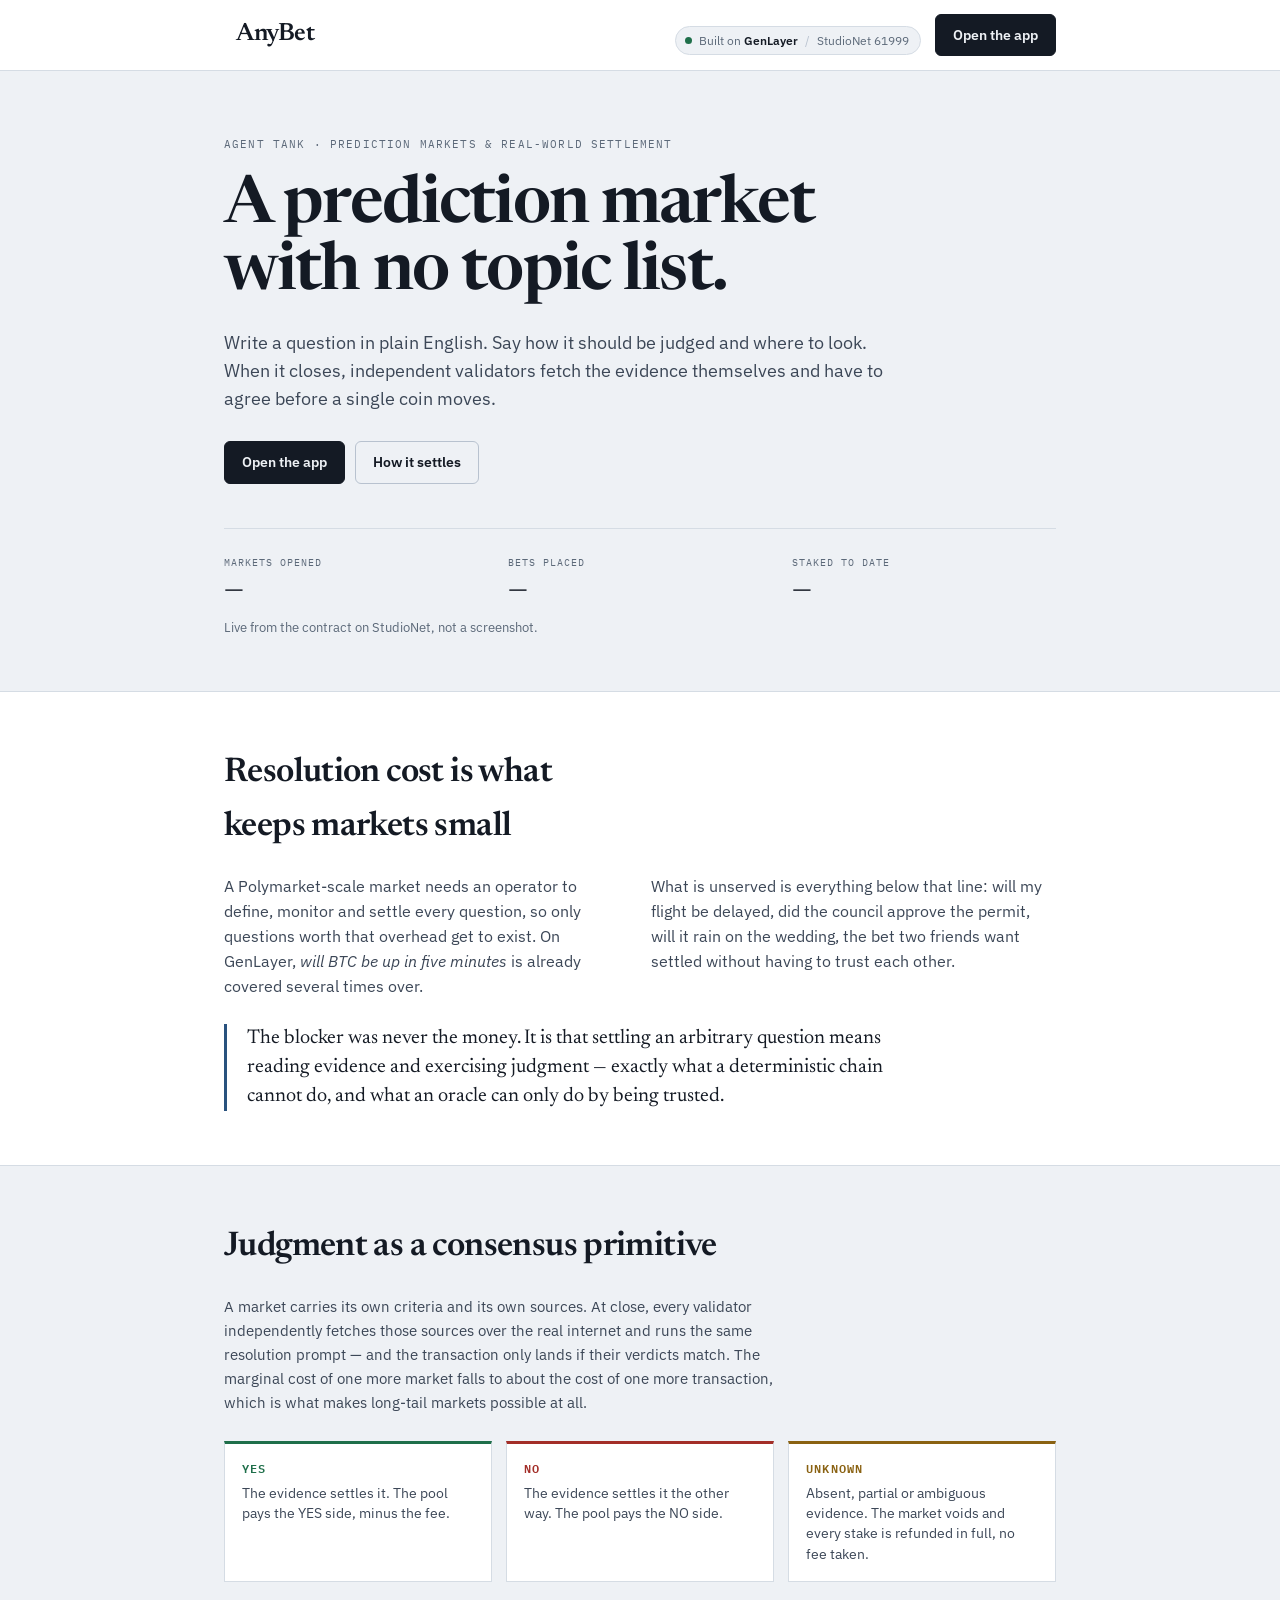
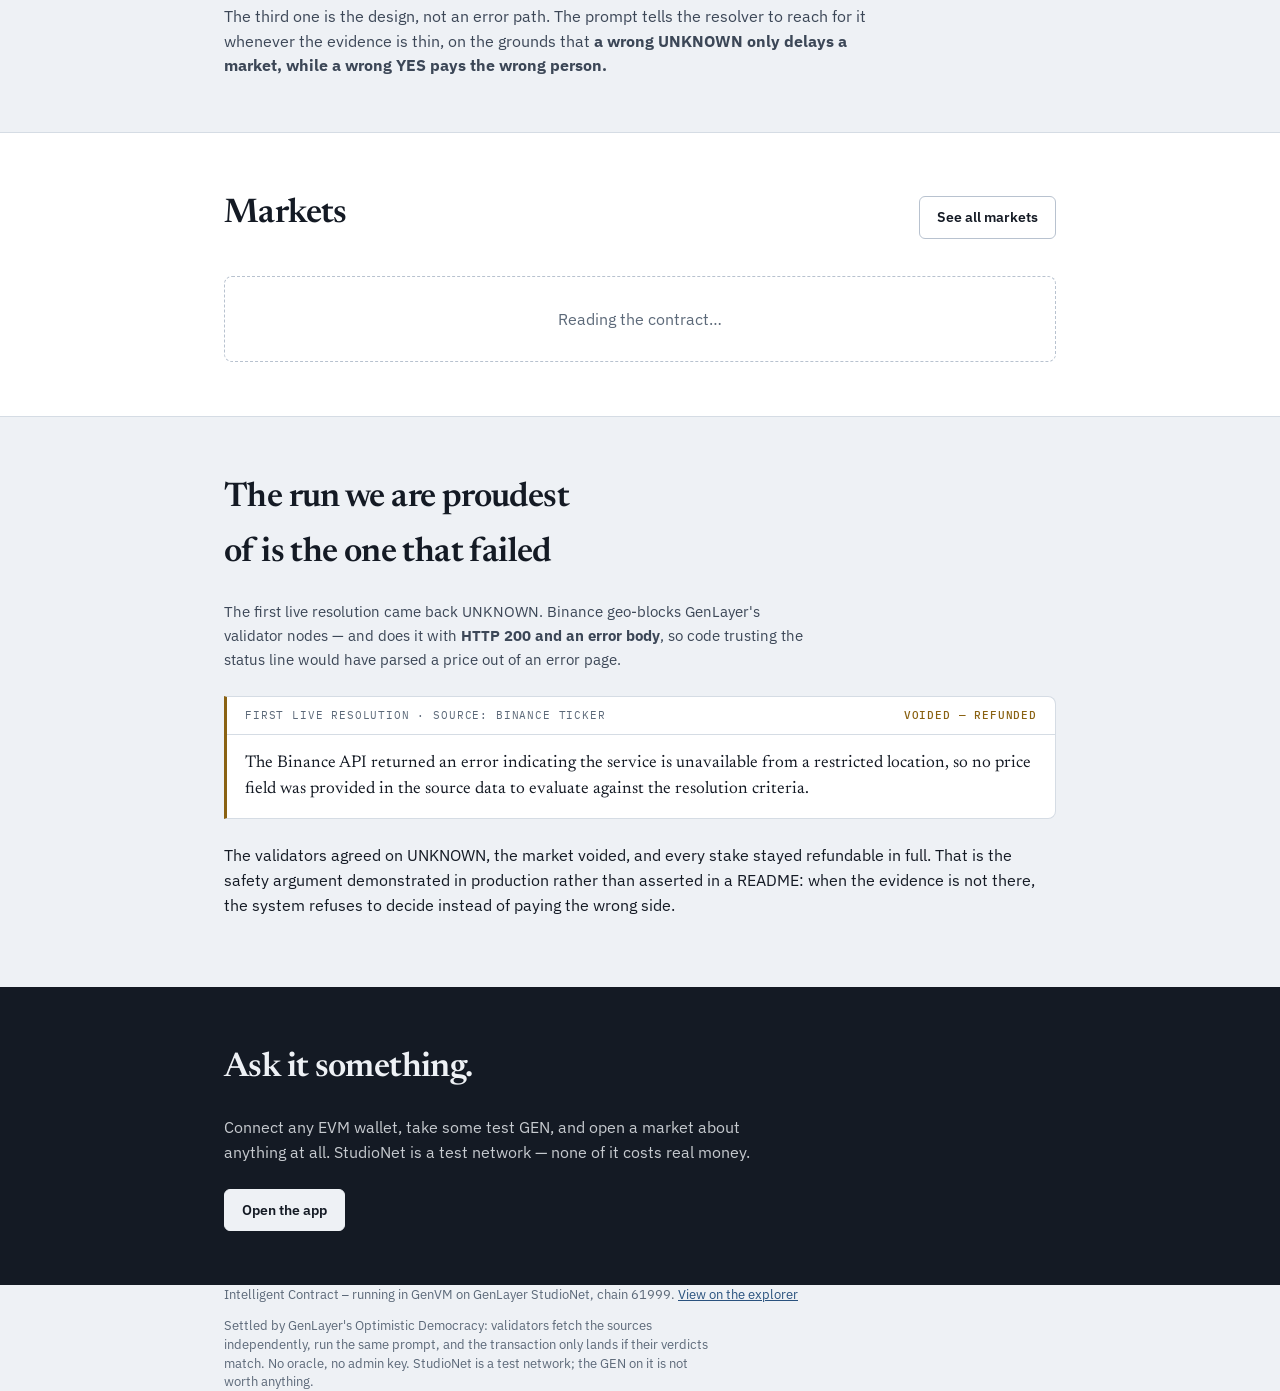
==== frontend/index.html @ 8b56a5c4 "AnyBet: a prediction market with no topic list An Intelligent Contract on GenLayer where anyone open" ====
<!doctype html>
<html lang="en">
<head>
<meta charset="utf-8">
<meta name="viewport" content="width=device-width, initial-scale=1">
<title>AnyBet - a prediction market with no topic list</title>
<meta name="description" content="Ask any question in plain English, say how it should be judged, and GenLayer validators settle it from live evidence.">
<link rel="preconnect" href="https://fonts.googleapis.com">
<link rel="preconnect" href="https://fonts.gstatic.com" crossorigin>
<link rel="stylesheet" href="https://fonts.googleapis.com/css2?family=Newsreader:ital,opsz,wght@0,6..72,400;0,6..72,500;0,6..72,600;0,6..72,700;1,6..72,400&family=IBM+Plex+Mono:wght@400;500;600&family=IBM+Plex+Sans:wght@400;500;600&display=swap">
<link rel="icon" id="favicon" href="data:,">
<link rel="stylesheet" href="styles.css">
<script type="importmap">
{
  "imports": {
    "genlayer-js": "https://esm.sh/genlayer-js@1.1.8",
    "genlayer-js/chains": "https://esm.sh/genlayer-js@1.1.8/chains"
  }
}
</script>
</head>
<body class="home">

<header class="home-nav">
  <div class="wrap home-nav-inner">
    <a class="lockup" href="index.html">
      <span class="mark-slot" id="mark-slot"></span>
      <span class="wordmark">AnyBet</span>
    </a>
    <nav>
      <a class="chain-badge" href="https://genlayer.com" target="_blank" rel="noopener">
        <span class="dot ok"></span>
        <span>Built on <strong>GenLayer</strong></span>
        <span class="sep">/</span>
        <span>StudioNet 61999</span>
      </a>
      <a class="btn-link primary" href="app.html">Open the app</a>
    </nav>
  </div>
</header>

<main>

  <section class="hero wrap">
    <p class="eyebrow">Agent Tank &middot; Prediction Markets &amp; Real-World Settlement</p>
    <h1>A prediction market<br>with no topic list.</h1>
    <p class="hero-lede">
      Write a question in plain English. Say how it should be judged and where to
      look. When it closes, independent validators fetch the evidence themselves
      and have to agree before a single coin moves.
    </p>
    <div class="hero-actions">
      <a class="btn-link primary" href="app.html">Open the app</a>
      <a class="btn-link ghost" href="#how">How it settles</a>
    </div>
    <dl class="hero-stats" id="hero-stats">
      <div><dt>Markets opened</dt><dd id="stat-markets">&mdash;</dd></div>
      <div><dt>Bets placed</dt><dd id="stat-bets">&mdash;</dd></div>
      <div><dt>Staked to date</dt><dd id="stat-volume">&mdash;</dd></div>
    </dl>
    <p class="hero-note">Live from the contract on StudioNet, not a screenshot.</p>
  </section>

  <section class="band">
    <div class="wrap">
      <h2>Resolution cost is what keeps markets small</h2>
      <div class="two-col">
        <p>
          A Polymarket-scale market needs an operator to define, monitor and
          settle every question, so only questions worth that overhead get to
          exist. On GenLayer, <em>will BTC be up in five minutes</em> is already
          covered several times over.
        </p>
        <p>
          What is unserved is everything below that line: will my flight be
          delayed, did the council approve the permit, will it rain on the
          wedding, the bet two friends want settled without having to trust each
          other.
        </p>
      </div>
      <p class="pull">
        The blocker was never the money. It is that settling an arbitrary
        question means reading evidence and exercising judgment &mdash; exactly
        what a deterministic chain cannot do, and what an oracle can only do by
        being trusted.
      </p>
    </div>
  </section>

  <section class="wrap" id="how">
    <h2>Judgment as a consensus primitive</h2>
    <p class="lede">
      A market carries its own criteria and its own sources. At close, every
      validator independently fetches those sources over the real internet and
      runs the same resolution prompt &mdash; and the transaction only lands if
      their verdicts match. The marginal cost of one more market falls to about
      the cost of one more transaction, which is what makes long-tail markets
      possible at all.
    </p>

    <div class="verdicts">
      <div class="verdict-card v-yes">
        <p class="name">YES</p>
        <p>The evidence settles it. The pool pays the YES side, minus the fee.</p>
      </div>
      <div class="verdict-card v-no">
        <p class="name">NO</p>
        <p>The evidence settles it the other way. The pool pays the NO side.</p>
      </div>
      <div class="verdict-card v-unknown">
        <p class="name">UNKNOWN</p>
        <p>Absent, partial or ambiguous evidence. The market voids and every stake is refunded in full, no fee taken.</p>
      </div>
    </div>

    <p class="under-verdicts">
      The third one is the design, not an error path. The prompt tells the
      resolver to reach for it whenever the evidence is thin, on the grounds that
      <strong>a wrong UNKNOWN only delays a market, while a wrong YES pays the
      wrong person.</strong>
    </p>
  </section>

  <section class="band">
    <div class="wrap">
      <div class="section-head">
        <h2 id="markets-heading">Markets</h2>
        <a class="btn-link ghost" href="app.html">See all markets</a>
      </div>
      <div id="home-markets" class="home-markets">
        <p class="empty">Reading the contract&hellip;</p>
      </div>
    </div>
  </section>

  <section class="wrap">
    <h2>The run we are proudest of is the one that failed</h2>
    <p class="lede">
      The first live resolution came back UNKNOWN. Binance geo-blocks GenLayer's
      validator nodes &mdash; and does it with <strong>HTTP 200 and an error
      body</strong>, so code trusting the status line would have parsed a price
      out of an error page.
    </p>
    <figure class="exhibit void">
      <figcaption>
        <span>First live resolution &middot; source: Binance ticker</span>
        <span class="tag">Voided &mdash; refunded</span>
      </figcaption>
      <blockquote>
        The Binance API returned an error indicating the service is unavailable
        from a restricted location, so no price field was provided in the source
        data to evaluate against the resolution criteria.
      </blockquote>
    </figure>
    <p>
      The validators agreed on UNKNOWN, the market voided, and every stake stayed
      refundable in full. That is the safety argument demonstrated in production
      rather than asserted in a README: when the evidence is not there, the
      system refuses to decide instead of paying the wrong side.
    </p>
  </section>

  <section class="cta">
    <div class="wrap">
      <h2>Ask it something.</h2>
      <p>
        Connect any EVM wallet, take some test GEN, and open a market about
        anything at all. StudioNet is a test network &mdash; none of it costs
        real money.
      </p>
      <a class="btn-link primary" href="app.html">Open the app</a>
    </div>
  </section>

</main>

<footer class="wrap">
  <p>
    Intelligent Contract <code id="contract-address">&mdash;</code> running in
    GenVM on GenLayer StudioNet, chain 61999.
    <a id="explorer-link" href="#" target="_blank" rel="noopener">View on the explorer</a>
  </p>
  <p class="fineprint">
    Settled by GenLayer's Optimistic Democracy: validators fetch the sources
    independently, run the same prompt, and the transaction only lands if their
    verdicts match. No oracle, no admin key. StudioNet is a test network; the GEN
    on it is not worth anything.
  </p>
</footer>

<script type="module" src="home.js"></script>
</body>
</html>
---- frontend/styles.css ----
/* AnyBet - shares its identity with the submission page: a cool filing-paper
   ground, ink type, and three saturated colours reserved for the three things a
   market can resolve to. Nothing else is allowed to be loud. */

:root {
  --ground: #eef1f5;
  --surface: #ffffff;
  --sunk: #e7ebf1;
  --ink: #141a24;
  --ink-soft: #3c4757;
  --muted: #5c6979;
  --line: #d5dce4;
  --line-strong: #b8c2cf;

  --yes: #1f6f4a;
  --no: #a32e28;
  --unknown: #8a6212;
  --accent: #29527e;

  --display: "Newsreader", "Iowan Old Style", Georgia, serif;
  --body: "IBM Plex Sans", "Segoe UI", Helvetica, Arial, sans-serif;
  --mono: "IBM Plex Mono", ui-monospace, SFMono-Regular, Menlo, monospace;

  --radius: 8px;
}

@media (prefers-color-scheme: dark) {
  :root:not([data-theme="light"]) {
    --ground: #10141b;
    --surface: #171d26;
    --sunk: #1d242f;
    --ink: #e4e9f0;
    --ink-soft: #bcc6d3;
    --muted: #8d9aab;
    --line: #28313e;
    --line-strong: #3a4553;

    --yes: #58b585;
    --no: #e2776e;
    --unknown: #d9a441;
    --accent: #7ba7dd;
  }
}

:root[data-theme="dark"] {
  --ground: #10141b;
  --surface: #171d26;
  --sunk: #1d242f;
  --ink: #e4e9f0;
  --ink-soft: #bcc6d3;
  --muted: #8d9aab;
  --line: #28313e;
  --line-strong: #3a4553;

  --yes: #58b585;
  --no: #e2776e;
  --unknown: #d9a441;
  --accent: #7ba7dd;
}

* { box-sizing: border-box; }

body {
  margin: 0;
  background: var(--ground);
  color: var(--ink);
  font-family: var(--body);
  font-size: 15.5px;
  line-height: 1.6;
  -webkit-font-smoothing: antialiased;
}

body.busy { cursor: progress; }
body.busy button:not(.link) { opacity: .45; pointer-events: none; }

.wrap { max-width: 880px; margin: 0 auto; padding: 0 24px; }

code { font-family: var(--mono); font-size: .88em; }

h1, h2, h3 { text-wrap: balance; }

/* ---- masthead ---- */

.masthead {
  background: var(--surface);
  border-bottom: 1px solid var(--line);
}

.masthead-inner {
  display: flex;
  flex-wrap: wrap;
  gap: 24px;
  justify-content: space-between;
  align-items: flex-start;
  padding-top: 26px;
  padding-bottom: 24px;
}

.brand { flex: 1 1 260px; min-width: 0; }
.account { flex: 0 1 auto; }

/* ---- brand lockup ---- */

.lockup { display: flex; align-items: center; gap: 12px; }
.mark-slot { display: inline-flex; color: var(--ink); }
.mark { display: block; }

/* The chain this actually runs on, stated next to the name rather than buried
   in a footer - and the dot is live state, going amber the moment the wallet
   wanders off StudioNet. */
.chain-badge {
  display: inline-flex;
  align-items: center;
  gap: 7px;
  margin-top: 11px;
  padding: 4px 11px 4px 9px;
  border: 1px solid var(--line);
  border-radius: 20px;
  background: var(--ground);
  font-size: 12px;
  color: var(--muted);
  text-decoration: none;
}
.chain-badge:hover { border-color: var(--line-strong); }
.chain-badge strong { color: var(--ink); font-weight: 600; }
.chain-badge .sep { color: var(--line-strong); }
.chain-badge .dot {
  width: 7px;
  height: 7px;
  border-radius: 50%;
  background: var(--yes);
  flex-shrink: 0;
}
.chain-badge .dot.bad { background: var(--unknown); }

.brand h1 {
  font-family: var(--display);
  font-weight: 500;
  font-size: 38px;
  letter-spacing: -.02em;
  margin: 0;
  line-height: 1;
}

.tagline {
  margin: 7px 0 0;
  color: var(--muted);
  font-size: 14.5px;
  max-width: 42ch;
}

/* ---- account panel ---- */

.account {
  min-width: 330px;
  background: var(--sunk);
  border: 1px solid var(--line);
  border-radius: var(--radius);
  padding: 14px 16px;
}

.account-grid {
  display: grid;
  grid-template-columns: 1fr 1fr;
  gap: 10px 18px;
  margin: 0 0 12px;
}
.account-grid div { min-width: 0; }
.account-grid dt {
  font-family: var(--mono);
  font-size: 10px;
  letter-spacing: .1em;
  text-transform: uppercase;
  color: var(--muted);
  margin-bottom: 2px;
}
.account-grid dd {
  margin: 0;
  font-size: 14px;
  font-variant-numeric: tabular-nums;
  display: flex;
  align-items: baseline;
  gap: 6px;
  flex-wrap: wrap;
}
.unit { color: var(--muted); font-size: 12px; }

.account-actions { display: flex; flex-wrap: wrap; gap: 6px; }

/* ---- buttons ---- */

button {
  font: inherit;
  font-weight: 500;
  border-radius: 6px;
  cursor: pointer;
  border: 1px solid transparent;
  padding: 8px 14px;
  background: var(--sunk);
  color: var(--ink);
  transition: background .12s, border-color .12s;
}
button:hover { border-color: var(--line-strong); }
button:focus-visible { outline: 2px solid var(--accent); outline-offset: 2px; }

button.primary {
  background: var(--ink);
  color: var(--ground);
  border-color: var(--ink);
  font-weight: 600;
}
button.primary:hover { filter: brightness(1.3); }

button.ghost { background: transparent; border-color: var(--line); }
button.ghost:hover { background: var(--surface); }
button.quiet { color: var(--muted); }

button.link {
  background: none;
  border: 0;
  padding: 0;
  color: var(--accent);
  font-size: 13px;
  text-decoration: underline;
  text-underline-offset: 3px;
}
button.link:hover { filter: brightness(1.2); border-color: transparent; }

button:disabled { opacity: .4; cursor: not-allowed; }
button:disabled:hover { border-color: transparent; filter: none; }

button.yes, button.no { color: #fff; font-weight: 600; }
button.yes { background: var(--yes); border-color: var(--yes); }
button.no { background: var(--no); border-color: var(--no); }

/* ---- shared blocks ---- */

.panel {
  background: var(--surface);
  border: 1px solid var(--line);
  border-radius: var(--radius);
  padding: 24px;
  margin-bottom: 22px;
}

.panel h2, .guide h2 {
  font-family: var(--display);
  font-weight: 600;
  font-size: 24px;
  letter-spacing: -.01em;
  margin: 0 0 10px;
}

.section-head { display: flex; justify-content: space-between; align-items: baseline; margin-bottom: 14px; }
.section-head h2 { margin: 0; }

.lede { color: var(--ink-soft); margin: 0 0 18px; max-width: 66ch; font-size: 15px; }
.fineprint { color: var(--muted); font-size: 12.5px; line-height: 1.5; margin: 10px 0 0; max-width: 62ch; }
.hint-inline { color: var(--muted); font-weight: 400; text-transform: none; letter-spacing: 0; }
.warn { color: var(--unknown); font-size: 13px; }

.eyebrow {
  font-family: var(--mono);
  font-size: 10.5px;
  letter-spacing: .11em;
  text-transform: uppercase;
  color: var(--muted);
}

.panel.login { border-color: var(--line-strong); }

/* ---- how to play ---- */

.guide { margin-bottom: 26px; }
.guide-head { display: flex; justify-content: space-between; align-items: baseline; margin-bottom: 14px; }
.guide-head h2 { margin: 0; }

.guide-steps {
  list-style: none;
  counter-reset: step;
  margin: 0;
  padding: 0;
  display: grid;
  grid-template-columns: repeat(auto-fit, minmax(150px, 1fr));
  gap: 1px;
  background: var(--line);
  border: 1px solid var(--line);
  border-radius: var(--radius);
  overflow: hidden;
}

.guide-steps li {
  counter-increment: step;
  background: var(--surface);
  padding: 14px 16px 16px;
}
.guide-steps li::before {
  content: counter(step);
  display: block;
  font-family: var(--mono);
  font-size: 11px;
  color: var(--muted);
  margin-bottom: 6px;
}
.guide-steps h3 { margin: 0 0 4px; font-size: 14px; font-weight: 600; }
.guide-steps p { margin: 0; font-size: 13px; color: var(--muted); line-height: 1.5; }

.guide-note { margin: 12px 0 0; font-size: 13px; color: var(--muted); max-width: 66ch; }

/* ---- forms ---- */

form label { display: block; margin-bottom: 14px; font-size: 12.5px; color: var(--muted); font-weight: 500; }
form .row { display: flex; gap: 14px; flex-wrap: wrap; }
form .row label { flex: 1; min-width: 130px; }

input, textarea, select {
  width: 100%;
  margin-top: 5px;
  padding: 9px 11px;
  background: var(--ground);
  border: 1px solid var(--line);
  border-radius: 6px;
  color: var(--ink);
  font: inherit;
  font-size: 14px;
}
input:focus, textarea:focus, select:focus {
  outline: 2px solid var(--accent);
  outline-offset: -1px;
  background: var(--surface);
}
textarea { resize: vertical; line-height: 1.5; }

.templates { margin-bottom: 20px; }
.template-chips { display: flex; flex-direction: column; gap: 10px; margin-top: 10px; }

/* Grouped by reach - planet, markets, cities, code - because that spread is the
   argument: one contract settles all of them without changing. */
.template-group { display: grid; grid-template-columns: 74px 1fr; gap: 12px; align-items: baseline; }
.group-name {
  font-family: var(--mono);
  font-size: 10px;
  letter-spacing: .1em;
  text-transform: uppercase;
  color: var(--muted);
  padding-top: 7px;
}
.group-chips { display: flex; flex-wrap: wrap; gap: 7px; }

@media (max-width: 560px) {
  .template-group { grid-template-columns: 1fr; gap: 4px; }
  .group-name { padding-top: 0; }
}

.chip {
  padding: 6px 13px;
  background: transparent;
  border: 1px solid var(--line-strong);
  border-radius: 16px;
  font-size: 13px;
}
.chip:hover { background: var(--sunk); }

.source-tools { display: flex; align-items: center; gap: 12px; flex-wrap: wrap; margin-bottom: 12px; }

.source-preview {
  border: 1px solid var(--line);
  border-radius: 6px;
  background: var(--ground);
  margin-bottom: 16px;
  overflow: hidden;
}
.source-row {
  display: grid;
  grid-template-columns: 74px 1fr;
  gap: 12px;
  padding: 10px 13px;
  border-bottom: 1px solid var(--line);
  font-size: 12.5px;
}
.source-row:last-child { border-bottom: 0; }
.source-row .status {
  font-family: var(--mono);
  font-size: 10.5px;
  letter-spacing: .08em;
  text-transform: uppercase;
}
.source-row.ok .status { color: var(--yes); }
.source-row.bad .status { color: var(--no); }
.source-row .body { min-width: 0; }
.source-row .url { color: var(--muted); word-break: break-all; display: block; margin-bottom: 3px; }
.source-row pre {
  margin: 0;
  font-family: var(--mono);
  font-size: 11.5px;
  color: var(--ink-soft);
  white-space: pre-wrap;
  word-break: break-word;
  max-height: 7em;
  overflow-y: auto;
}

/* ---- markets ---- */

.market {
  background: var(--surface);
  border: 1px solid var(--line);
  border-left: 3px solid var(--line-strong);
  border-radius: 0 var(--radius) var(--radius) 0;
  padding: 17px 19px;
  margin-bottom: 12px;
}
.market.open { border-left-color: var(--accent); }
.market.closed { border-left-color: var(--unknown); }

.market-head { display: flex; justify-content: space-between; gap: 14px; align-items: flex-start; margin-bottom: 4px; }
.market-head h3 {
  margin: 0;
  font-family: var(--display);
  font-weight: 600;
  font-size: 18px;
  line-height: 1.25;
}

.badge {
  flex-shrink: 0;
  font-family: var(--mono);
  font-size: 10.5px;
  letter-spacing: .06em;
  text-transform: uppercase;
  padding: 3px 9px;
  border-radius: 12px;
  border: 1px solid var(--line);
  color: var(--muted);
  white-space: nowrap;
}
.badge.open { color: var(--yes); border-color: var(--yes); }
.badge.closed { color: var(--unknown); border-color: var(--unknown); }
.badge.open.late { color: var(--unknown); border-color: var(--unknown); }

.criteria { color: var(--muted); font-size: 13px; margin: 0 0 14px; max-width: 74ch; }

/* The implied price, drawn. In a parimutuel pool the share of money on a side
   is the crowd's probability for it - the one number a prediction market exists
   to produce, and the one this page used to omit entirely. */

.book { margin-bottom: 14px; }

.odds-bar {
  display: flex;
  height: 8px;
  border-radius: 4px;
  overflow: hidden;
  background: var(--sunk);
  margin-bottom: 10px;
}
.odds-yes { background: var(--yes); transition: width .4s ease; }
.odds-no { background: var(--no); transition: width .4s ease; }

.book-rows { display: flex; gap: 10px; }

.pool {
  flex: 1;
  min-width: 0;
  padding: 11px 13px;
  border-radius: 6px;
  background: var(--ground);
  border: 1px solid var(--line);
  display: grid;
  grid-template-columns: auto 1fr;
  grid-template-areas: "side pct" "amount mult";
  gap: 2px 8px;
  align-items: baseline;
}
.pool .side { grid-area: side; font-family: var(--mono); font-size: 10.5px; font-weight: 600; letter-spacing: .1em; }
.pool .pct {
  grid-area: pct;
  justify-self: end;
  font-size: 21px;
  font-weight: 600;
  font-variant-numeric: tabular-nums;
  line-height: 1;
}
.pool .amount { grid-area: amount; font-size: 12.5px; color: var(--muted); font-variant-numeric: tabular-nums; }
.pool .mult { grid-area: mult; justify-self: end; font-size: 12px; color: var(--muted); text-align: right; }

.pool.yes .side, .pool.yes .pct { color: var(--yes); }
.pool.no .side, .pool.no .pct { color: var(--no); }

.verdict {
  background: var(--ground);
  border-left: 2px solid var(--accent);
  padding: 10px 13px;
  margin-bottom: 13px;
  border-radius: 0 5px 5px 0;
}
.verdict .label {
  font-family: var(--mono);
  font-size: 10px;
  letter-spacing: .1em;
  text-transform: uppercase;
  color: var(--muted);
}
.verdict p { margin: 4px 0 0; font-size: 13.5px; color: var(--ink-soft); }

.market-actions { display: flex; gap: 8px; align-items: center; flex-wrap: wrap; }
.market-actions .stake { width: 104px; margin: 0; font-variant-numeric: tabular-nums; }

.claim-row {
  display: flex;
  align-items: center;
  gap: 14px;
  padding: 11px 0;
  border-bottom: 1px solid var(--line);
}
.claim-row:last-child { border-bottom: 0; }
.claim-row span { flex: 1; font-size: 14px; }
.claim-row strong { font-variant-numeric: tabular-nums; }

.net-ok { color: var(--yes); }
.net-bad { color: var(--unknown); font-weight: 600; }

footer { padding-top: 22px; padding-bottom: 48px; color: var(--muted); font-size: 13px; }
footer a { color: var(--accent); }
footer p { margin: 0 0 6px; }

.toast {
  position: fixed;
  left: 50%;
  bottom: 24px;
  transform: translateX(-50%);
  max-width: min(640px, calc(100vw - 40px));
  padding: 12px 18px;
  border-radius: var(--radius);
  background: var(--surface);
  color: var(--ink);
  border: 1px solid var(--line-strong);
  border-left: 3px solid var(--accent);
  box-shadow: 0 10px 34px rgba(20, 26, 36, .18);
  font-size: 14px;
  z-index: 50;
}
.toast.success { border-left-color: var(--yes); }
.toast.error { border-left-color: var(--no); }

@media (max-width: 660px) {
  .pools { flex-direction: column; }
  .account { min-width: 0; width: 100%; }
  .brand h1 { font-size: 32px; }
}

@media (prefers-reduced-motion: reduce) {
  * { transition: none !important; }
}

/* ---- stats strip ---- */

.stats-strip {
  background: var(--surface);
  border-bottom: 1px solid var(--line);
  margin-bottom: 30px;
}
.stats {
  display: grid;
  grid-template-columns: repeat(auto-fit, minmax(140px, 1fr));
  gap: 18px;
  padding-top: 15px;
  padding-bottom: 15px;
}
.stats dt {
  font-family: var(--mono);
  font-size: 10px;
  letter-spacing: .1em;
  text-transform: uppercase;
  color: var(--muted);
  margin-bottom: 3px;
}
.stats dd {
  margin: 0;
  font-family: var(--display);
  font-size: 22px;
  font-weight: 600;
  font-variant-numeric: tabular-nums;
  line-height: 1.1;
}

/* ---- markets section ---- */

#markets-section { margin-bottom: 26px; }
.section-tools { display: flex; align-items: center; gap: 14px; }

.empty {
  border: 1px dashed var(--line-strong);
  border-radius: var(--radius);
  padding: 30px;
  text-align: center;
  color: var(--muted);
  margin: 0;
}

.panel.claimable { border-left: 3px solid var(--yes); }

/* ================= home page ================= */

.home-nav {
  background: var(--surface);
  border-bottom: 1px solid var(--line);
  position: sticky;
  top: 0;
  z-index: 20;
}
.home-nav-inner {
  display: flex;
  align-items: center;
  justify-content: space-between;
  gap: 18px;
  flex-wrap: wrap;
  padding-top: 14px;
  padding-bottom: 14px;
}
.home-nav nav { display: flex; align-items: center; gap: 14px; flex-wrap: wrap; }

.lockup { text-decoration: none; color: inherit; }
.wordmark {
  font-family: var(--display);
  font-size: 25px;
  font-weight: 600;
  letter-spacing: -.02em;
}

/* An anchor that has to read as a button. */
.btn-link {
  display: inline-flex;
  align-items: center;
  padding: 9px 17px;
  border-radius: 6px;
  border: 1px solid transparent;
  font-size: 14px;
  font-weight: 600;
  text-decoration: none;
}
.btn-link.primary { background: var(--ink); color: var(--ground); border-color: var(--ink); }
.btn-link.primary:hover { filter: brightness(1.3); }
.btn-link.ghost { border-color: var(--line-strong); color: var(--ink); background: transparent; }
.btn-link.ghost:hover { background: var(--sunk); }

.hero { padding: 68px 24px 56px; }
.hero .eyebrow { display: block; margin-bottom: 20px; }
.hero h1 {
  font-family: var(--display);
  font-weight: 600;
  font-size: clamp(40px, 6.4vw, 66px);
  line-height: 1.02;
  letter-spacing: -.028em;
  margin: 0 0 22px;
}
.hero-lede {
  font-size: 17.5px;
  line-height: 1.6;
  color: var(--ink-soft);
  max-width: 60ch;
  margin: 0 0 28px;
}
.hero-actions { display: flex; gap: 10px; flex-wrap: wrap; margin-bottom: 44px; }

.hero-stats {
  display: grid;
  grid-template-columns: repeat(auto-fit, minmax(150px, 1fr));
  gap: 20px;
  margin: 0;
  padding-top: 26px;
  border-top: 1px solid var(--line);
}
.hero-stats dt {
  font-family: var(--mono);
  font-size: 10px;
  letter-spacing: .1em;
  text-transform: uppercase;
  color: var(--muted);
  margin-bottom: 4px;
}
.hero-stats dd {
  margin: 0;
  font-family: var(--display);
  font-size: 30px;
  font-weight: 600;
  font-variant-numeric: tabular-nums;
  line-height: 1;
}
.hero-note { color: var(--muted); font-size: 12.5px; margin: 12px 0 0; }

body.home section { padding-top: 54px; padding-bottom: 54px; }
body.home .band { background: var(--surface); border-block: 1px solid var(--line); }
body.home h2 {
  font-family: var(--display);
  font-weight: 600;
  font-size: clamp(26px, 3.4vw, 34px);
  letter-spacing: -.018em;
  margin: 0 0 20px;
  max-width: 24ch;
}

.two-col {
  display: grid;
  grid-template-columns: repeat(auto-fit, minmax(280px, 1fr));
  gap: 22px;
  margin-bottom: 26px;
}
.two-col p { margin: 0; color: var(--ink-soft); }

.pull {
  font-family: var(--display);
  font-size: 20px;
  line-height: 1.45;
  color: var(--ink);
  border-left: 3px solid var(--accent);
  padding-left: 20px;
  max-width: 62ch;
  margin: 0;
}

.verdicts {
  display: grid;
  grid-template-columns: repeat(auto-fit, minmax(210px, 1fr));
  gap: 14px;
  margin: 26px 0 0;
}
.verdict-card {
  border-top: 3px solid var(--edge);
  background: var(--surface);
  border-right: 1px solid var(--line);
  border-bottom: 1px solid var(--line);
  border-left: 1px solid var(--line);
  padding: 15px 17px 17px;
}
.verdict-card .name {
  font-family: var(--mono);
  font-size: 12px;
  font-weight: 600;
  letter-spacing: .1em;
  color: var(--edge);
  margin: 0 0 6px;
}
.verdict-card p { margin: 0; font-size: 13.5px; line-height: 1.5; color: var(--ink-soft); }
.v-yes { --edge: var(--yes); }
.v-no { --edge: var(--no); }
.v-unknown { --edge: var(--unknown); }
.under-verdicts { margin: 22px 0 0; max-width: 66ch; color: var(--ink-soft); }

.home-markets { display: grid; gap: 12px; }
.home-market {
  display: block;
  text-decoration: none;
  color: inherit;
  background: var(--ground);
  border: 1px solid var(--line);
  border-left: 3px solid var(--line-strong);
  border-radius: 0 var(--radius) var(--radius) 0;
  padding: 16px 18px;
}
.home-market.open { border-left-color: var(--accent); }
.home-market:hover { border-color: var(--line-strong); background: var(--sunk); }
.hm-head { display: flex; justify-content: space-between; gap: 14px; align-items: flex-start; margin-bottom: 12px; }
.hm-head h3 {
  margin: 0;
  font-family: var(--display);
  font-size: 17px;
  font-weight: 600;
  line-height: 1.3;
}
.hm-foot {
  display: flex;
  gap: 16px;
  margin-top: 9px;
  font-size: 12.5px;
  font-variant-numeric: tabular-nums;
}
.hm-yes { color: var(--yes); font-weight: 600; }
.hm-no { color: var(--no); font-weight: 600; }
.hm-pool { color: var(--muted); margin-left: auto; }

figure.exhibit {
  margin: 24px 0;
  background: var(--surface);
  border: 1px solid var(--line);
  border-left: 3px solid var(--unknown);
  border-radius: 0 var(--radius) var(--radius) 0;
}
figure.exhibit figcaption {
  display: flex;
  flex-wrap: wrap;
  gap: 10px;
  justify-content: space-between;
  padding: 10px 18px;
  border-bottom: 1px solid var(--line);
  font-family: var(--mono);
  font-size: 10.5px;
  letter-spacing: .08em;
  text-transform: uppercase;
  color: var(--muted);
}
figure.exhibit .tag { color: var(--unknown); font-weight: 500; }
figure.exhibit blockquote {
  margin: 0;
  padding: 16px 18px;
  font-family: var(--display);
  font-size: 17px;
  line-height: 1.5;
  color: var(--ink);
}

.cta { background: var(--ink); color: var(--ground); }
.cta h2 { color: var(--ground); }
.cta p { color: var(--ground); opacity: .82; max-width: 56ch; margin: 0 0 24px; }
.cta .btn-link.primary { background: var(--ground); color: var(--ink); border-color: var(--ground); }

@media (max-width: 620px) {
  .hero { padding-top: 44px; }
  .home-nav { position: static; }
}

/* ---- the book: who is on which side ---- */

.book-toggle { margin-top: 12px; }

.book-log {
  margin-top: 10px;
  border: 1px solid var(--line);
  border-radius: 6px;
  overflow: hidden;
}
.book-row {
  display: grid;
  grid-template-columns: auto 42px 1fr auto;
  gap: 12px;
  align-items: baseline;
  padding: 8px 13px;
  border-bottom: 1px solid var(--line);
  font-size: 12.5px;
  background: var(--ground);
  font-variant-numeric: tabular-nums;
}
.book-row:last-child { border-bottom: 0; }
.book-row .who { color: var(--muted); }
.book-row .what { font-family: var(--mono); font-size: 10.5px; font-weight: 600; letter-spacing: .08em; }
.book-row.yes .what { color: var(--yes); }
.book-row.no .what { color: var(--no); }
.book-row .outcome { color: var(--muted); text-align: right; }
.book-empty { margin: 0; padding: 12px 13px; color: var(--muted); font-size: 13px; background: var(--ground); }
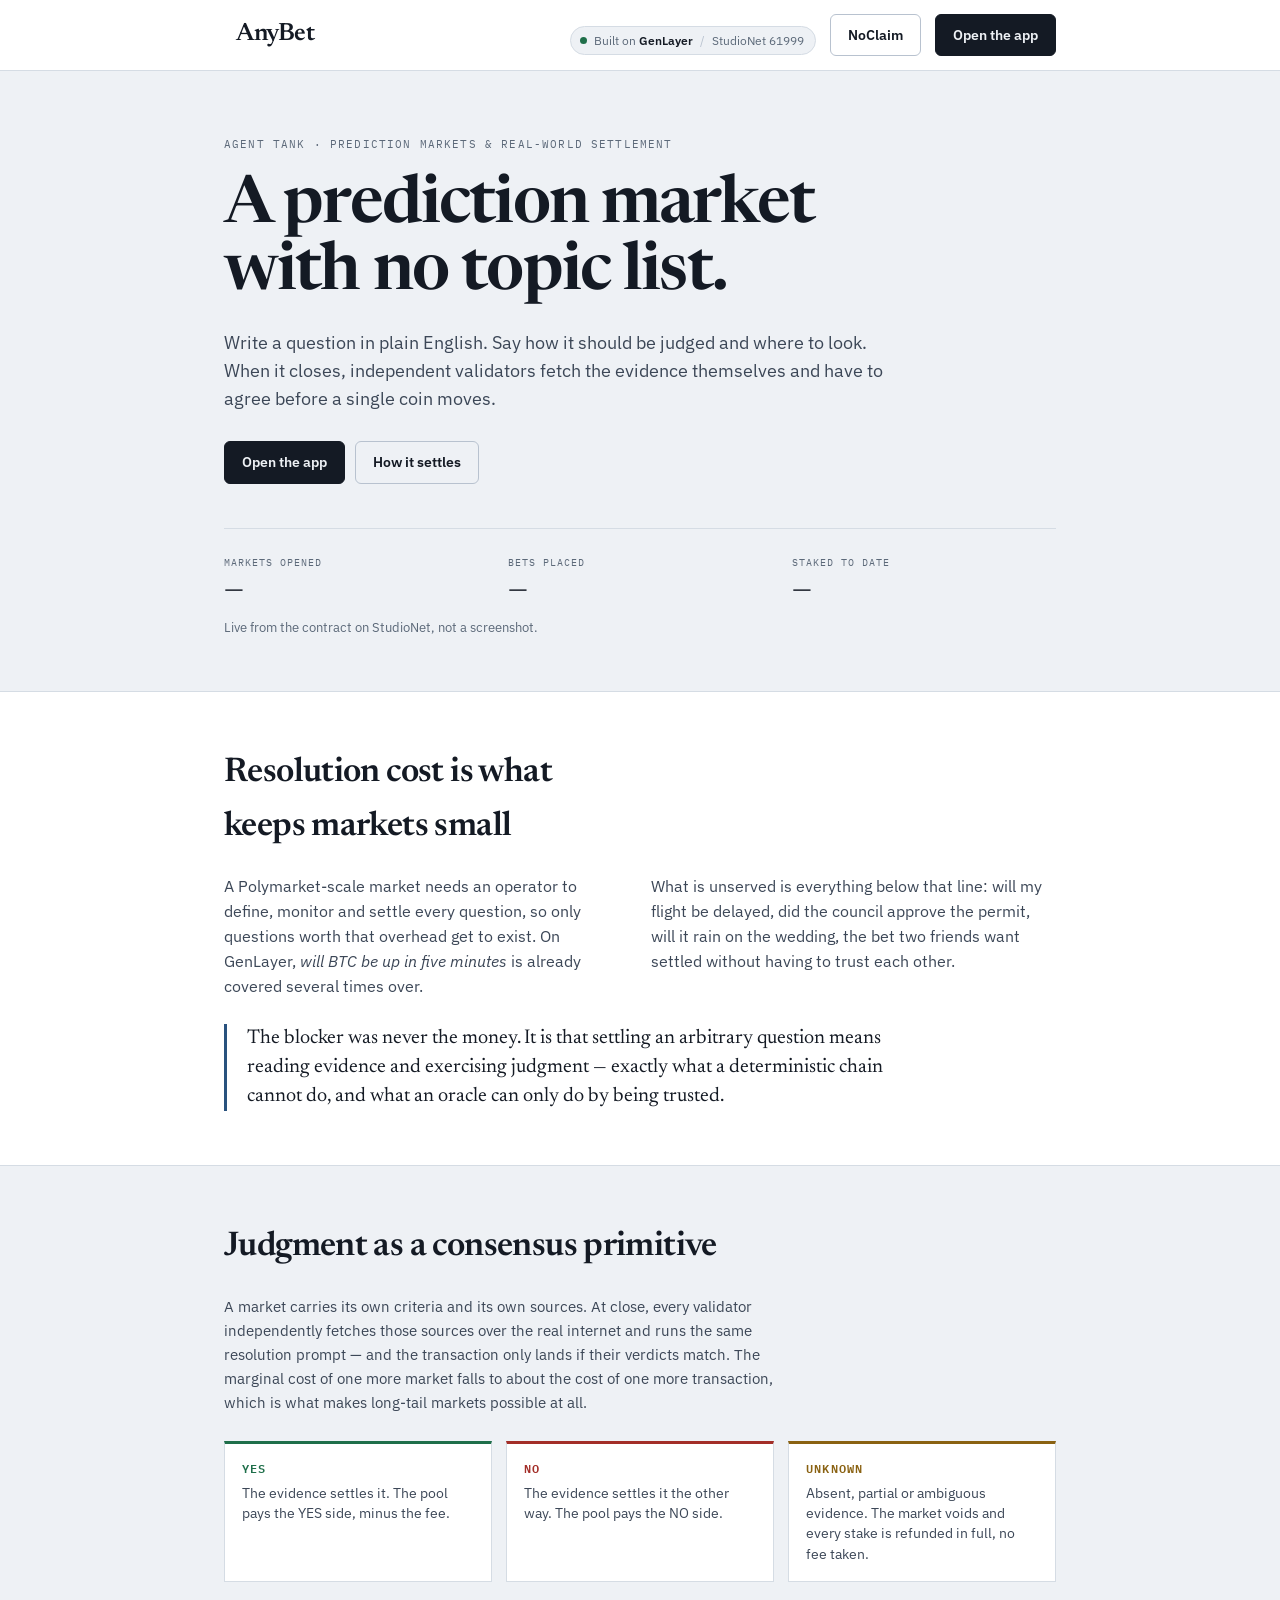
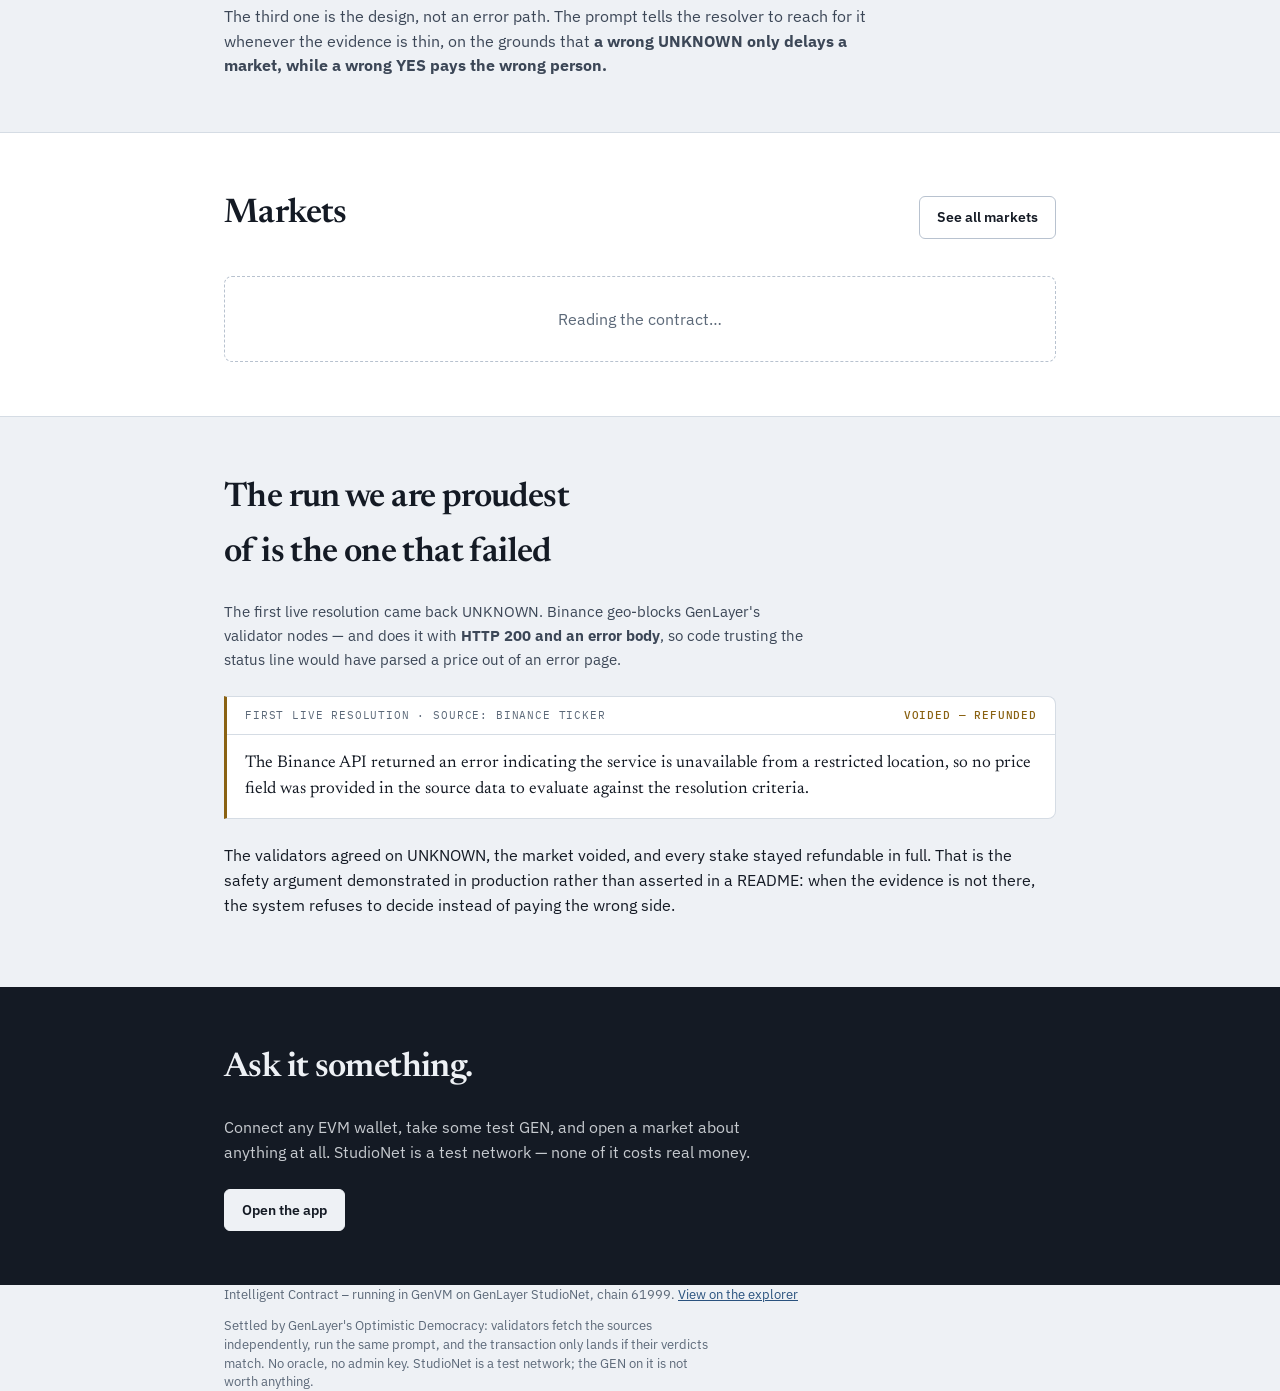
==== commit 876d369a: "A cover desk for NoClaim, and a shared wallet module noclaim.html shows both sides of the same pool " ====
--- a/frontend/index.html
+++ b/frontend/index.html
@@ -34,6 +34,7 @@
         <span class="sep">/</span>
         <span>StudioNet 61999</span>
       </a>
+      <a class="btn-link ghost" href="noclaim.html">NoClaim</a>
       <a class="btn-link primary" href="app.html">Open the app</a>
     </nav>
   </div>
--- a/frontend/styles.css
+++ b/frontend/styles.css
@@ -847,3 +847,98 @@
 .book-row.no .what { color: var(--no); }
 .book-row .outcome { color: var(--muted); text-align: right; }
 .book-empty { margin: 0; padding: 12px 13px; color: var(--muted); font-size: 13px; background: var(--ground); }
+
+/* ================= NoClaim ================= */
+
+.underwriter-grid { grid-template-columns: repeat(auto-fit, minmax(130px, 1fr)); margin-bottom: 14px; }
+
+#policies-section { margin-bottom: 26px; }
+
+.policy {
+  background: var(--surface);
+  border: 1px solid var(--line);
+  border-left: 3px solid var(--line-strong);
+  border-radius: 0 var(--radius) var(--radius) 0;
+  padding: 17px 19px;
+  margin-bottom: 12px;
+}
+.policy.live { border-left-color: var(--accent); }
+.policy.due { border-left-color: var(--unknown); }
+.policy.paid { border-left-color: var(--yes); }
+.policy.refunded { border-left-color: var(--unknown); }
+
+.policy-head { display: flex; justify-content: space-between; gap: 14px; align-items: flex-start; margin-bottom: 4px; }
+.policy-head h3 {
+  margin: 0;
+  font-family: var(--display);
+  font-weight: 600;
+  font-size: 18px;
+  line-height: 1.25;
+}
+.badge.live { color: var(--accent); border-color: var(--accent); }
+.badge.due { color: var(--unknown); border-color: var(--unknown); }
+.badge.paid { color: var(--yes); border-color: var(--yes); }
+.badge.refunded { color: var(--unknown); border-color: var(--unknown); }
+
+.terms { display: flex; gap: 10px; margin-bottom: 13px; flex-wrap: wrap; }
+.term {
+  flex: 1;
+  min-width: 130px;
+  padding: 10px 13px;
+  border-radius: 6px;
+  background: var(--ground);
+  border: 1px solid var(--line);
+  display: flex;
+  flex-direction: column;
+  gap: 2px;
+}
+.term-label {
+  font-family: var(--mono);
+  font-size: 10px;
+  letter-spacing: .1em;
+  text-transform: uppercase;
+  color: var(--muted);
+}
+.term-value { font-size: 16px; font-variant-numeric: tabular-nums; }
+.term-value.mono { font-family: var(--mono); font-size: 13px; }
+.you {
+  font-family: var(--body);
+  font-size: 10px;
+  text-transform: uppercase;
+  letter-spacing: .08em;
+  color: var(--accent);
+  border: 1px solid var(--accent);
+  border-radius: 10px;
+  padding: 1px 6px;
+  margin-left: 4px;
+}
+
+.verdict.paid { border-left-color: var(--yes); }
+.verdict.refunded { border-left-color: var(--unknown); }
+
+.policy-actions { display: flex; gap: 8px; align-items: center; flex-wrap: wrap; }
+
+/* The quote: what it costs and whether the pool can back it, shown while the
+   numbers are still being typed rather than after a refusal. */
+.quote {
+  border: 1px solid var(--line);
+  border-radius: 6px;
+  background: var(--ground);
+  margin-bottom: 18px;
+  overflow: hidden;
+}
+.quote-row {
+  display: flex;
+  justify-content: space-between;
+  gap: 14px;
+  align-items: baseline;
+  padding: 9px 14px;
+  border-bottom: 1px solid var(--line);
+  font-size: 13px;
+}
+.quote-row:last-child { border-bottom: 0; }
+.q-label { color: var(--muted); }
+.q-value { font-variant-numeric: tabular-nums; text-align: right; }
+.q-note { color: var(--muted); font-size: 12px; }
+.quote-row.ok .q-value { color: var(--yes); }
+.quote-row.bad .q-value { color: var(--no); }
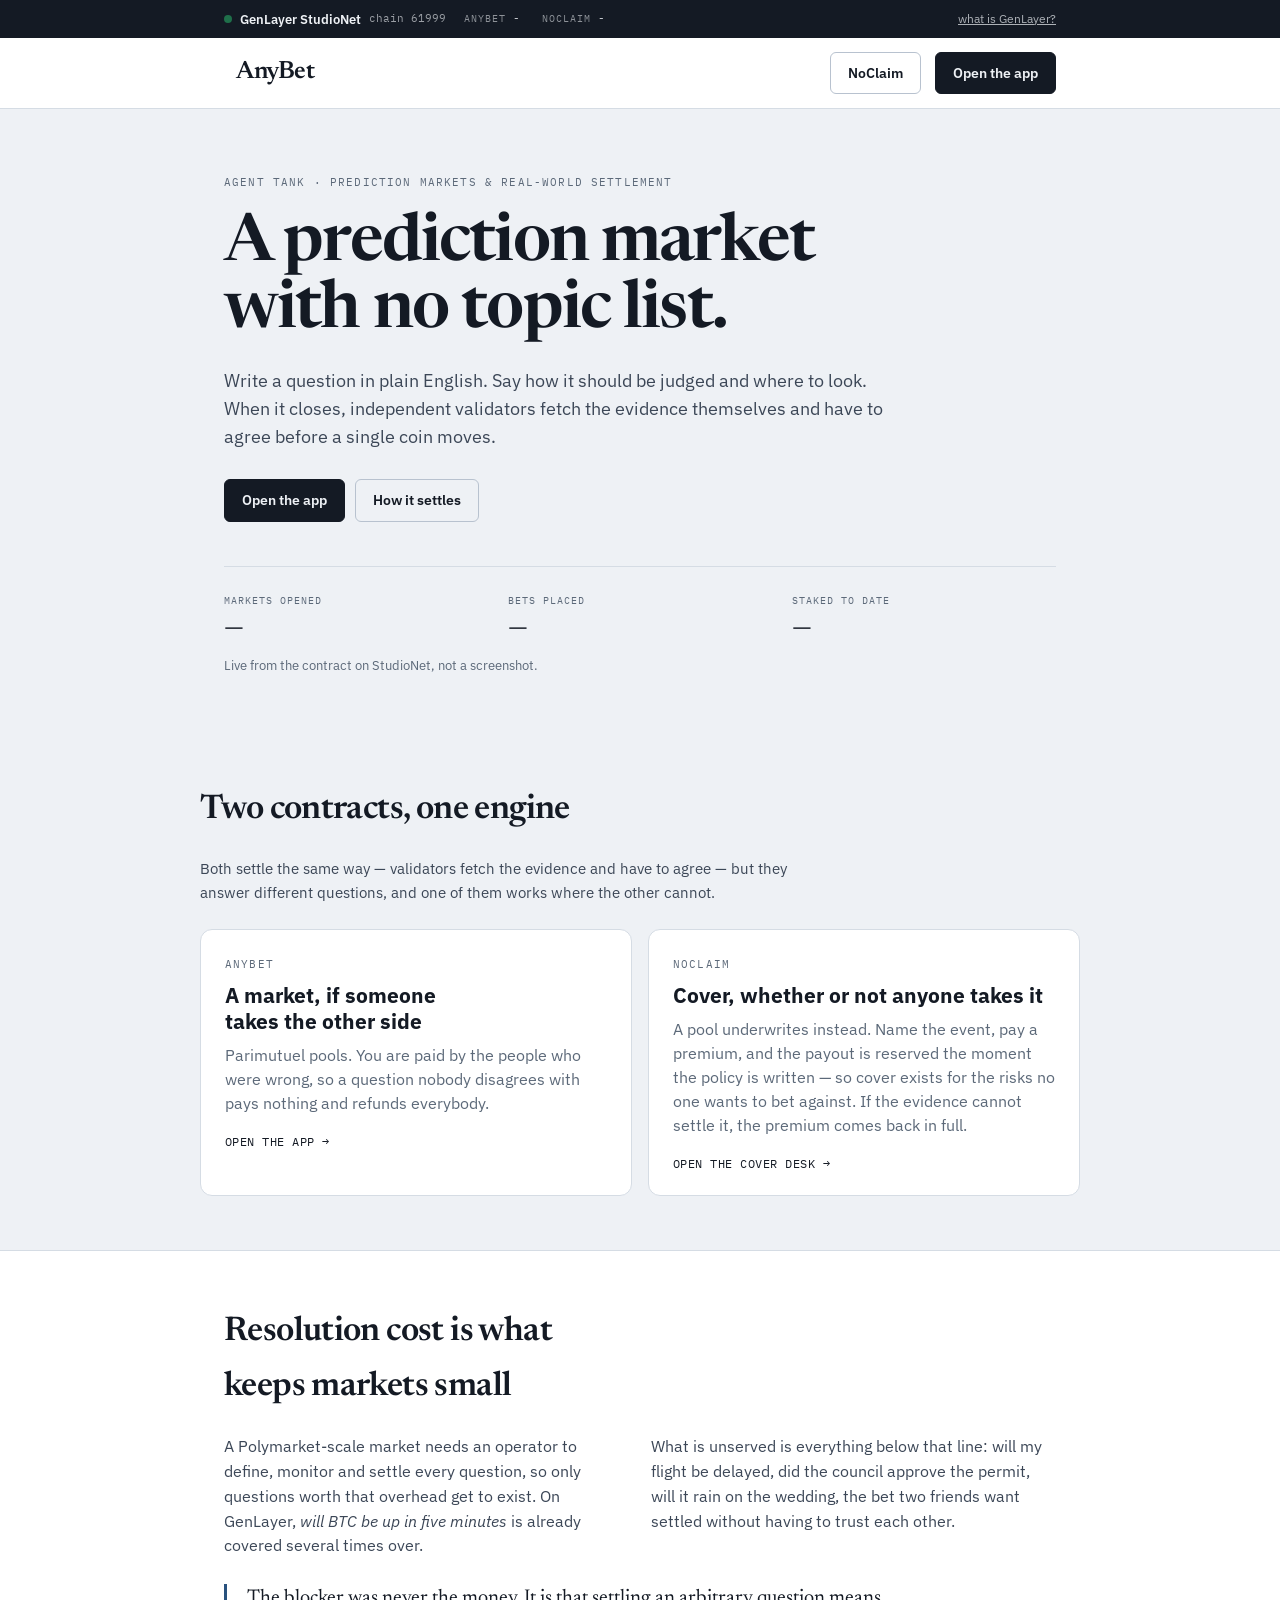
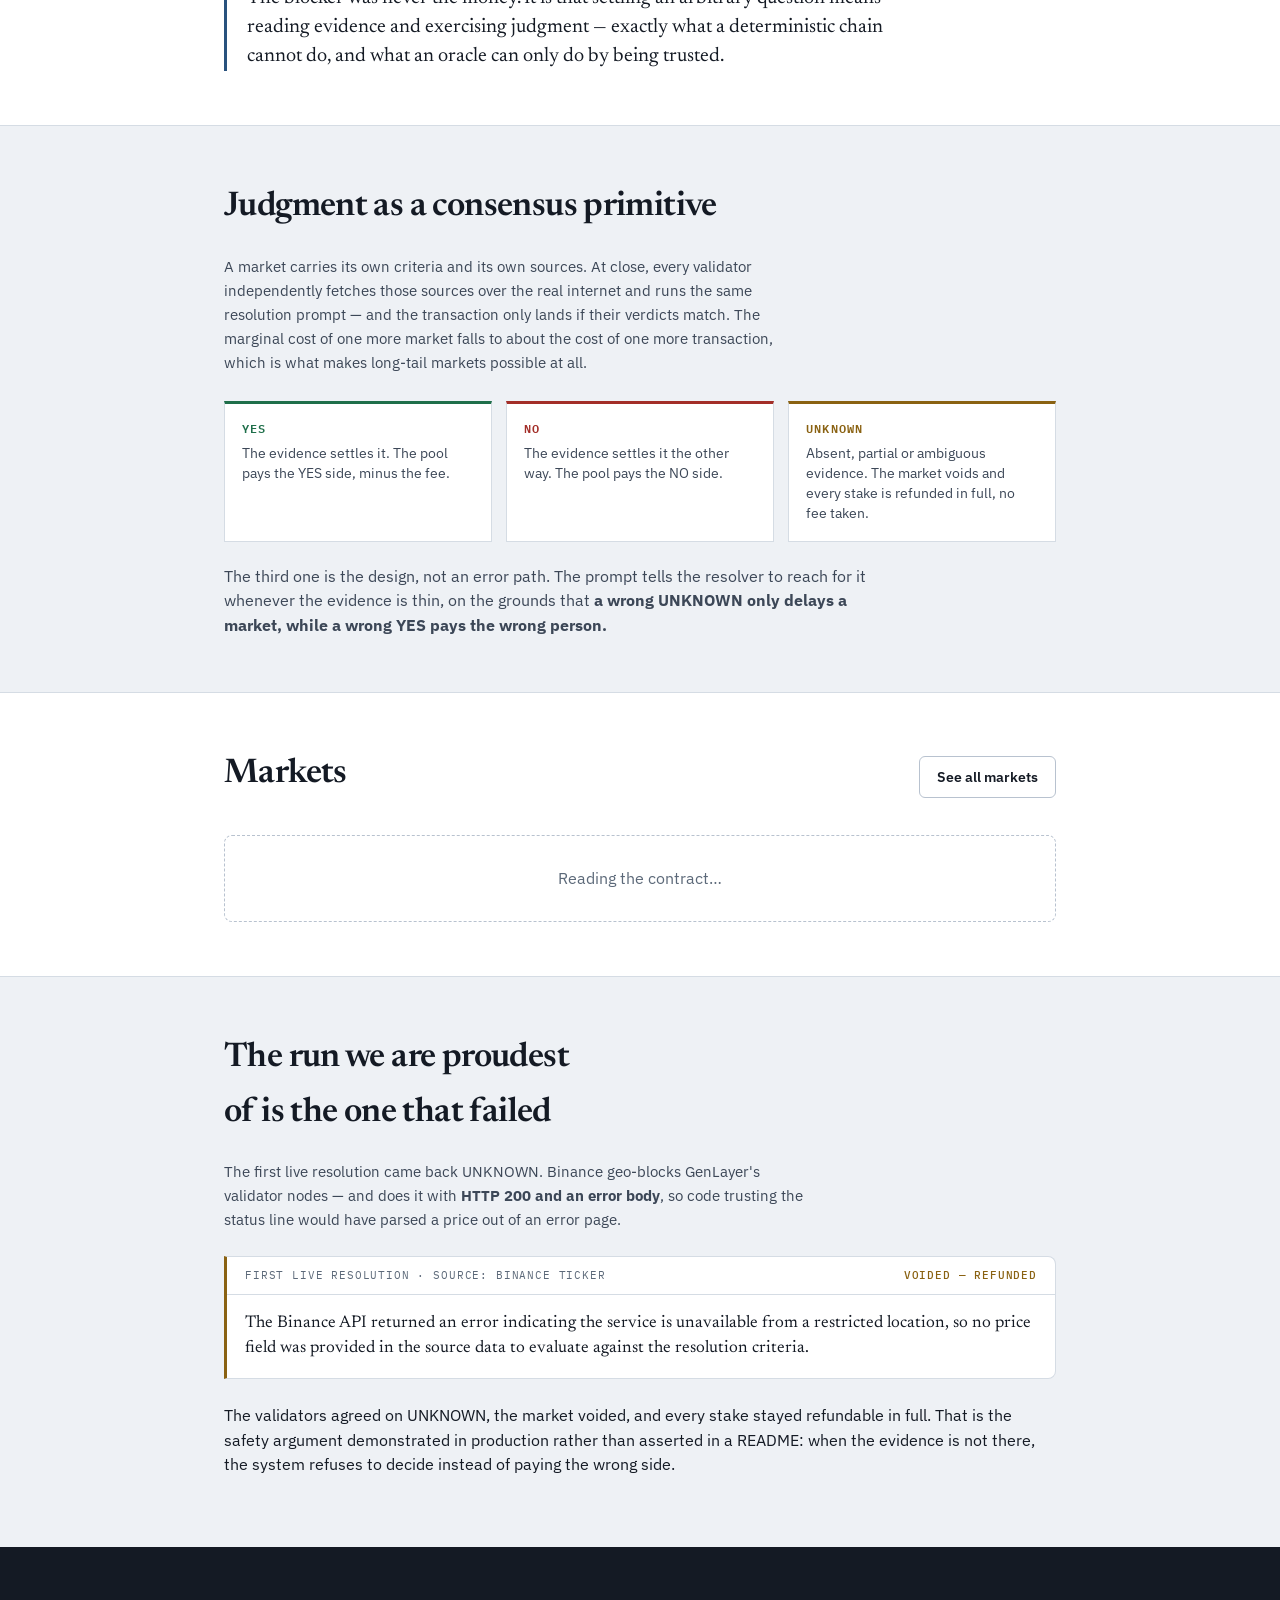
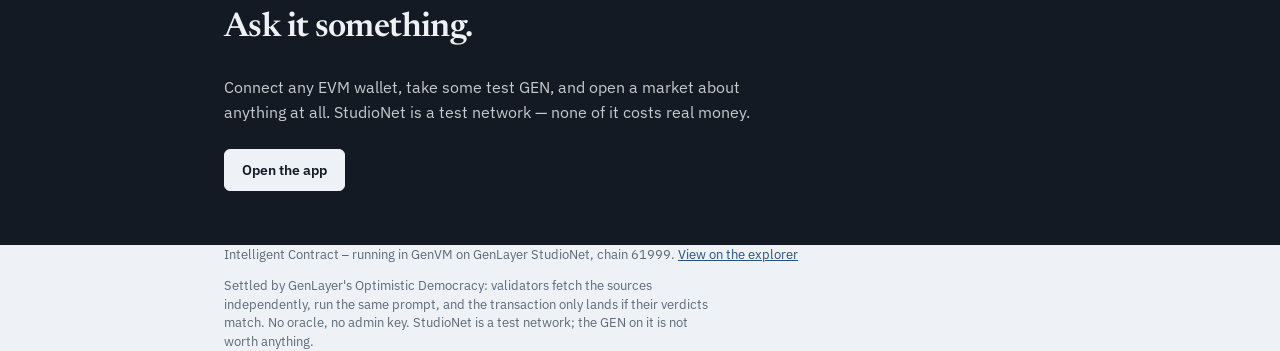
==== commit 8b0a85e1: "Give NoClaim equal billing on the home page, and the same network bar NoClaim was a ghost link in th" ====
--- a/frontend/index.html
+++ b/frontend/index.html
@@ -21,6 +21,31 @@
 </head>
 <body class="home">
 
+<!-- The same bar the two apps carry. This page signs nothing, so it shows no
+     account - but it names the network and both contracts, because arriving
+     here and arriving at the app should not tell you different things about
+     where this runs. -->
+<div class="netbar" id="netbar">
+  <div class="wrap netbar-inner">
+    <span class="net-state">
+      <span class="dot"></span>
+      <strong>GenLayer StudioNet</strong>
+      <span class="net-id">chain 61999</span>
+    </span>
+    <a class="net-contract" id="net-contract-bet" href="#" target="_blank" rel="noopener" title="The AnyBet contract on the explorer">
+      <span class="label">anybet</span>
+      <code id="contract-address">-</code>
+    </a>
+    <a class="net-contract" id="net-contract-cover" href="#" target="_blank" rel="noopener" title="The NoClaim contract on the explorer">
+      <span class="label">noclaim</span>
+      <code id="cover-address">-</code>
+    </a>
+    <div class="netbar-right">
+      <a class="link" href="https://genlayer.com" target="_blank" rel="noopener">what is GenLayer?</a>
+    </div>
+  </div>
+</div>
+
 <header class="home-nav">
   <div class="wrap home-nav-inner">
     <a class="lockup" href="index.html">
@@ -28,12 +53,6 @@
       <span class="wordmark">AnyBet</span>
     </a>
     <nav>
-      <a class="chain-badge" href="https://genlayer.com" target="_blank" rel="noopener">
-        <span class="dot ok"></span>
-        <span>Built on <strong>GenLayer</strong></span>
-        <span class="sep">/</span>
-        <span>StudioNet 61999</span>
-      </a>
       <a class="btn-link ghost" href="noclaim.html">NoClaim</a>
       <a class="btn-link primary" href="app.html">Open the app</a>
     </nav>
@@ -60,6 +79,39 @@
       <div><dt>Staked to date</dt><dd id="stat-volume">&mdash;</dd></div>
     </dl>
     <p class="hero-note">Live from the contract on StudioNet, not a screenshot.</p>
+  </section>
+
+  <!-- NoClaim was a footnote here for too long. It is the half of this that
+       does not need a counterparty, which is the more interesting half. -->
+  <section class="wrap products">
+    <h2>Two contracts, one engine</h2>
+    <p class="lede">
+      Both settle the same way &mdash; validators fetch the evidence and have to
+      agree &mdash; but they answer different questions, and one of them works
+      where the other cannot.
+    </p>
+    <div class="product-grid">
+      <a class="product" href="app.html">
+        <span class="eyebrow">AnyBet</span>
+        <h3>A market, if someone takes the other side</h3>
+        <p>
+          Parimutuel pools. You are paid by the people who were wrong, so a
+          question nobody disagrees with pays nothing and refunds everybody.
+        </p>
+        <span class="product-go">Open the app</span>
+      </a>
+      <a class="product" href="noclaim.html">
+        <span class="eyebrow">NoClaim</span>
+        <h3>Cover, whether or not anyone takes it</h3>
+        <p>
+          A pool underwrites instead. Name the event, pay a premium, and the
+          payout is reserved the moment the policy is written &mdash; so cover
+          exists for the risks no one wants to bet against. If the evidence
+          cannot settle it, the premium comes back in full.
+        </p>
+        <span class="product-go">Open the cover desk</span>
+      </a>
+    </div>
   </section>
 
   <section class="band">
--- a/frontend/styles.css
+++ b/frontend/styles.css
@@ -942,3 +942,351 @@
 .q-note { color: var(--muted); font-size: 12px; }
 .quote-row.ok .q-value { color: var(--yes); }
 .quote-row.bad .q-value { color: var(--no); }
+
+.mine-summary {
+  display: grid;
+  grid-template-columns: repeat(auto-fit, minmax(130px, 1fr));
+  gap: 12px 18px;
+  margin: 0 0 14px;
+  padding: 14px 16px;
+  background: var(--surface);
+  border: 1px solid var(--line);
+  border-left: 3px solid var(--accent);
+  border-radius: 0 var(--radius) var(--radius) 0;
+}
+.mine-summary dt {
+  font-family: var(--mono);
+  font-size: 10px;
+  letter-spacing: .1em;
+  text-transform: uppercase;
+  color: var(--muted);
+  margin-bottom: 3px;
+}
+.mine-summary dd {
+  margin: 0;
+  font-size: 19px;
+  font-variant-numeric: tabular-nums;
+  font-family: var(--display);
+  font-weight: 600;
+}
+#mine-section { margin-bottom: 28px; }
+#mine-section .section-head { margin-bottom: 12px; }
+
+/* ================= NoClaim desk: rebuilt ================= */
+
+/* --- the network bar: which chain, which contract, who is connected --- */
+
+.netbar {
+  background: var(--ink);
+  color: var(--ground);
+  font-size: 12.5px;
+  position: sticky;
+  top: 0;
+  z-index: 30;
+}
+.netbar.wrong { background: var(--unknown); color: #1a1206; }
+
+.netbar-inner {
+  display: flex;
+  align-items: center;
+  gap: 18px;
+  flex-wrap: wrap;
+  padding-top: 9px;
+  padding-bottom: 9px;
+}
+.net-state { display: inline-flex; align-items: center; gap: 8px; }
+.netbar .dot { width: 8px; height: 8px; border-radius: 50%; background: var(--yes); flex-shrink: 0; }
+.netbar .dot.bad { background: #ffd479; }
+.netbar strong { font-weight: 600; }
+.net-id { opacity: .62; font-family: var(--mono); font-size: 11px; }
+
+.net-contract {
+  display: inline-flex;
+  align-items: baseline;
+  gap: 7px;
+  color: inherit;
+  text-decoration: none;
+  opacity: .8;
+}
+.net-contract:hover { opacity: 1; text-decoration: underline; }
+.net-contract .label {
+  font-family: var(--mono);
+  font-size: 10px;
+  letter-spacing: .1em;
+  text-transform: uppercase;
+  opacity: .7;
+}
+.net-contract code { font-size: 11px; }
+
+.netbar-right { margin-left: auto; display: inline-flex; align-items: center; gap: 12px; }
+.net-account { display: inline-flex; align-items: center; gap: 9px; }
+.net-account code { font-size: 11.5px; }
+.netbar .link { color: inherit; opacity: .7; font-size: 11.5px; }
+.netbar .link:hover { opacity: 1; }
+
+button.small { padding: 5px 11px; font-size: 12.5px; }
+button.warnbtn {
+  background: var(--ground);
+  color: var(--ink);
+  border-color: var(--ground);
+  font-weight: 600;
+  padding: 5px 11px;
+  font-size: 12.5px;
+}
+
+/* --- hero --- */
+
+body.desk .hero {
+  background: var(--surface);
+  border-bottom: 1px solid var(--line);
+  padding: 30px 0 34px;
+  margin-bottom: 30px;
+}
+body.desk .hero .lockup { display: inline-flex; align-items: center; gap: 11px; margin-bottom: 18px; }
+body.desk .hero h1 {
+  font-family: var(--display);
+  font-weight: 600;
+  font-size: clamp(28px, 4.4vw, 44px);
+  line-height: 1.08;
+  letter-spacing: -.02em;
+  margin: 0 0 14px;
+  max-width: 20ch;
+}
+body.desk .hero .hero-lede {
+  font-size: 16px;
+  line-height: 1.6;
+  color: var(--ink-soft);
+  max-width: 62ch;
+  margin: 0;
+}
+
+/* --- how to take part: live state, not a static list --- */
+
+.start { margin-bottom: 30px; }
+.start-head { display: flex; justify-content: space-between; align-items: baseline; margin-bottom: 14px; }
+.start-head h2 {
+  font-family: var(--display);
+  font-weight: 600;
+  font-size: 22px;
+  margin: 0;
+}
+.start-progress { font-family: var(--mono); font-size: 11px; letter-spacing: .08em; color: var(--muted); }
+
+.steps-live {
+  list-style: none;
+  counter-reset: step;
+  margin: 0;
+  padding: 0;
+  display: grid;
+  grid-template-columns: repeat(auto-fit, minmax(230px, 1fr));
+  gap: 1px;
+  background: var(--line);
+  border: 1px solid var(--line);
+  border-radius: var(--radius);
+  overflow: hidden;
+}
+.steps-live li {
+  counter-increment: step;
+  background: var(--surface);
+  padding: 15px 17px 17px;
+  display: flex;
+  gap: 12px;
+  align-items: flex-start;
+}
+.steps-live li.done { background: var(--sunk); }
+.steps-live li.done h3, .steps-live li.done p { opacity: .6; }
+
+.steps-live .tick {
+  flex-shrink: 0;
+  width: 21px;
+  height: 21px;
+  border-radius: 50%;
+  border: 1.5px solid var(--line-strong);
+  color: var(--muted);
+  font-family: var(--mono);
+  font-size: 11px;
+  display: inline-flex;
+  align-items: center;
+  justify-content: center;
+  margin-top: 1px;
+}
+.steps-live .tick::before { content: counter(step); }
+.steps-live li.done .tick {
+  border-color: var(--yes);
+  background: var(--yes);
+  color: #fff;
+}
+.steps-live li.done .tick::before { content: "\2713"; }
+.steps-live li.now .tick { border-color: var(--accent); color: var(--accent); }
+
+.steps-live h3 { margin: 0 0 3px; font-size: 14.5px; font-weight: 600; }
+.steps-live p { margin: 0 0 9px; font-size: 12.5px; color: var(--muted); line-height: 1.5; }
+.steps-live button { margin: 0; }
+.steps-live li.done button { display: none; }
+.step-actions { display: flex; gap: 7px; flex-wrap: wrap; }
+
+/* --- the pool, weighted to the number that matters --- */
+
+.pool-strip {
+  display: grid;
+  grid-template-columns: minmax(220px, 1fr) 2fr;
+  gap: 14px;
+  margin-bottom: 28px;
+}
+.pool-card {
+  background: var(--ink);
+  color: var(--ground);
+  border-radius: var(--radius);
+  padding: 18px 20px;
+  display: flex;
+  flex-direction: column;
+  gap: 3px;
+}
+.pool-label {
+  font-family: var(--mono);
+  font-size: 10px;
+  letter-spacing: .1em;
+  text-transform: uppercase;
+  opacity: .72;
+}
+.pool-figure {
+  font-family: var(--display);
+  font-size: 34px;
+  font-weight: 600;
+  line-height: 1.05;
+  font-variant-numeric: tabular-nums;
+}
+.pool-note { font-size: 11.5px; opacity: .68; line-height: 1.45; }
+
+.pool-side {
+  display: grid;
+  grid-template-columns: repeat(auto-fit, minmax(140px, 1fr));
+  gap: 12px 18px;
+  padding: 16px 18px;
+  background: var(--surface);
+  border: 1px solid var(--line);
+  border-radius: var(--radius);
+}
+.pool-side dt {
+  font-family: var(--mono);
+  font-size: 10px;
+  letter-spacing: .1em;
+  text-transform: uppercase;
+  color: var(--muted);
+  margin-bottom: 3px;
+}
+.pool-side dd {
+  margin: 0;
+  font-size: 18px;
+  font-variant-numeric: tabular-nums;
+  font-family: var(--display);
+  font-weight: 600;
+}
+
+/* --- tabs: two audiences stop fighting over one scroll --- */
+
+.tabs {
+  display: flex;
+  gap: 2px;
+  border-bottom: 1px solid var(--line);
+  margin-bottom: 22px;
+  overflow-x: auto;
+}
+.tab {
+  background: none;
+  border: 0;
+  border-bottom: 2px solid transparent;
+  border-radius: 0;
+  padding: 10px 15px;
+  color: var(--muted);
+  font-weight: 600;
+  font-size: 14px;
+  white-space: nowrap;
+}
+.tab:hover { color: var(--ink); border-color: transparent; }
+.tab.active { color: var(--ink); border-bottom-color: var(--ink); }
+.tab .count {
+  font-family: var(--mono);
+  font-size: 11px;
+  font-weight: 500;
+  color: var(--muted);
+  margin-left: 3px;
+}
+
+.tabpanel { display: none; }
+.tabpanel.active { display: block; }
+
+.collect-banner {
+  display: flex;
+  gap: 16px;
+  align-items: center;
+  justify-content: space-between;
+  flex-wrap: wrap;
+  background: var(--surface);
+  border: 1px solid var(--line);
+  border-left: 3px solid var(--yes);
+  border-radius: 0 var(--radius) var(--radius) 0;
+  padding: 16px 18px;
+  margin-bottom: 16px;
+}
+.collect-banner strong { font-size: 16px; }
+.collect-banner .fineprint { margin: 3px 0 0; }
+
+@media (max-width: 700px) {
+  .pool-strip { grid-template-columns: 1fr; }
+  .netbar-right { margin-left: 0; width: 100%; }
+}
+
+/* An element with the hidden attribute stays hidden, whatever display value a
+   layout rule below gives it. Without this, `display: inline-flex` on a flex
+   row quietly beats the attribute. */
+[hidden] { display: none !important; }
+
+/* Complete: the checklist stays, but stops shouting. It is still the only
+   place on the page that explains what any of this is, so it is never removed
+   - only quietened once you are through it. */
+.start.complete { padding-top: 22px; padding-bottom: 22px; }
+.start.complete .steps-live p,
+.start.complete .steps-live button { display: none; }
+.start.complete .steps-live li { padding: 12px 14px; }
+.start.complete .steps-live h3 { margin: 0; }
+.start.complete .start-progress { color: var(--yes); }
+
+/* Two contracts, one engine. Equal width on purpose: the cover desk is the
+   half that works without a counterparty, and a narrower card would say the
+   opposite of what the section is for. */
+.products { padding: 56px 0 8px; }
+.product-grid {
+  display: grid;
+  grid-template-columns: repeat(auto-fit, minmax(280px, 1fr));
+  gap: 16px;
+  margin-top: 24px;
+}
+.product {
+  display: flex;
+  flex-direction: column;
+  gap: 9px;
+  padding: 26px 24px 22px;
+  border: 1px solid var(--line);
+  border-radius: 12px;
+  background: var(--surface);
+  text-decoration: none;
+  color: inherit;
+  transition: border-color .15s ease, transform .15s ease;
+}
+.product:hover { border-color: var(--ink); transform: translateY(-2px); }
+.product h3 { margin: 0; font-size: 21px; line-height: 1.25; }
+.product p { margin: 0; color: var(--muted); line-height: 1.55; }
+.product-go {
+  margin-top: 8px;
+  font-family: var(--mono);
+  font-size: 12px;
+  letter-spacing: .04em;
+  text-transform: uppercase;
+}
+.product-go::after { content: " \2192"; }
+.home .netbar .net-contract + .net-contract { margin-left: 4px; }
+
+/* The netbar is the one thing that stays. Two sticky bars at top:0 stack on
+   top of each other, and the network is the one that has to win. */
+.home-nav { position: static; }
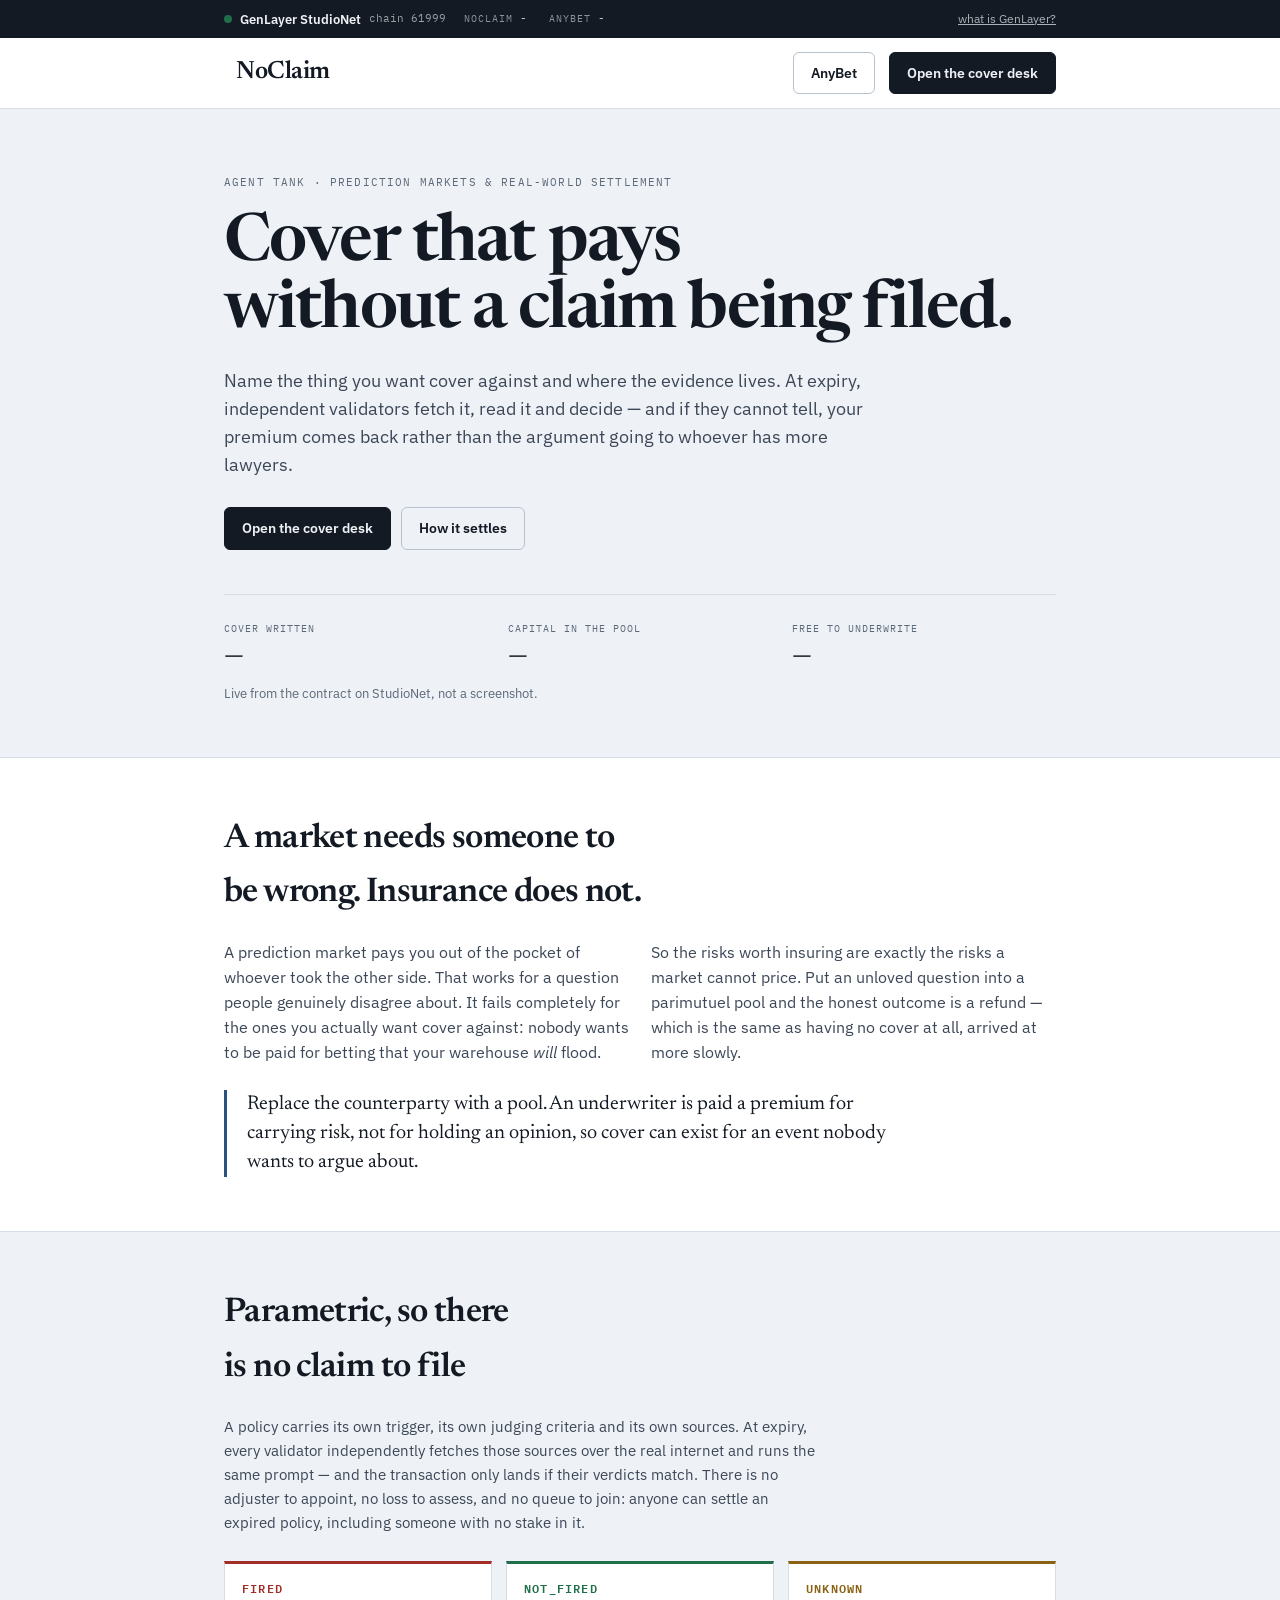
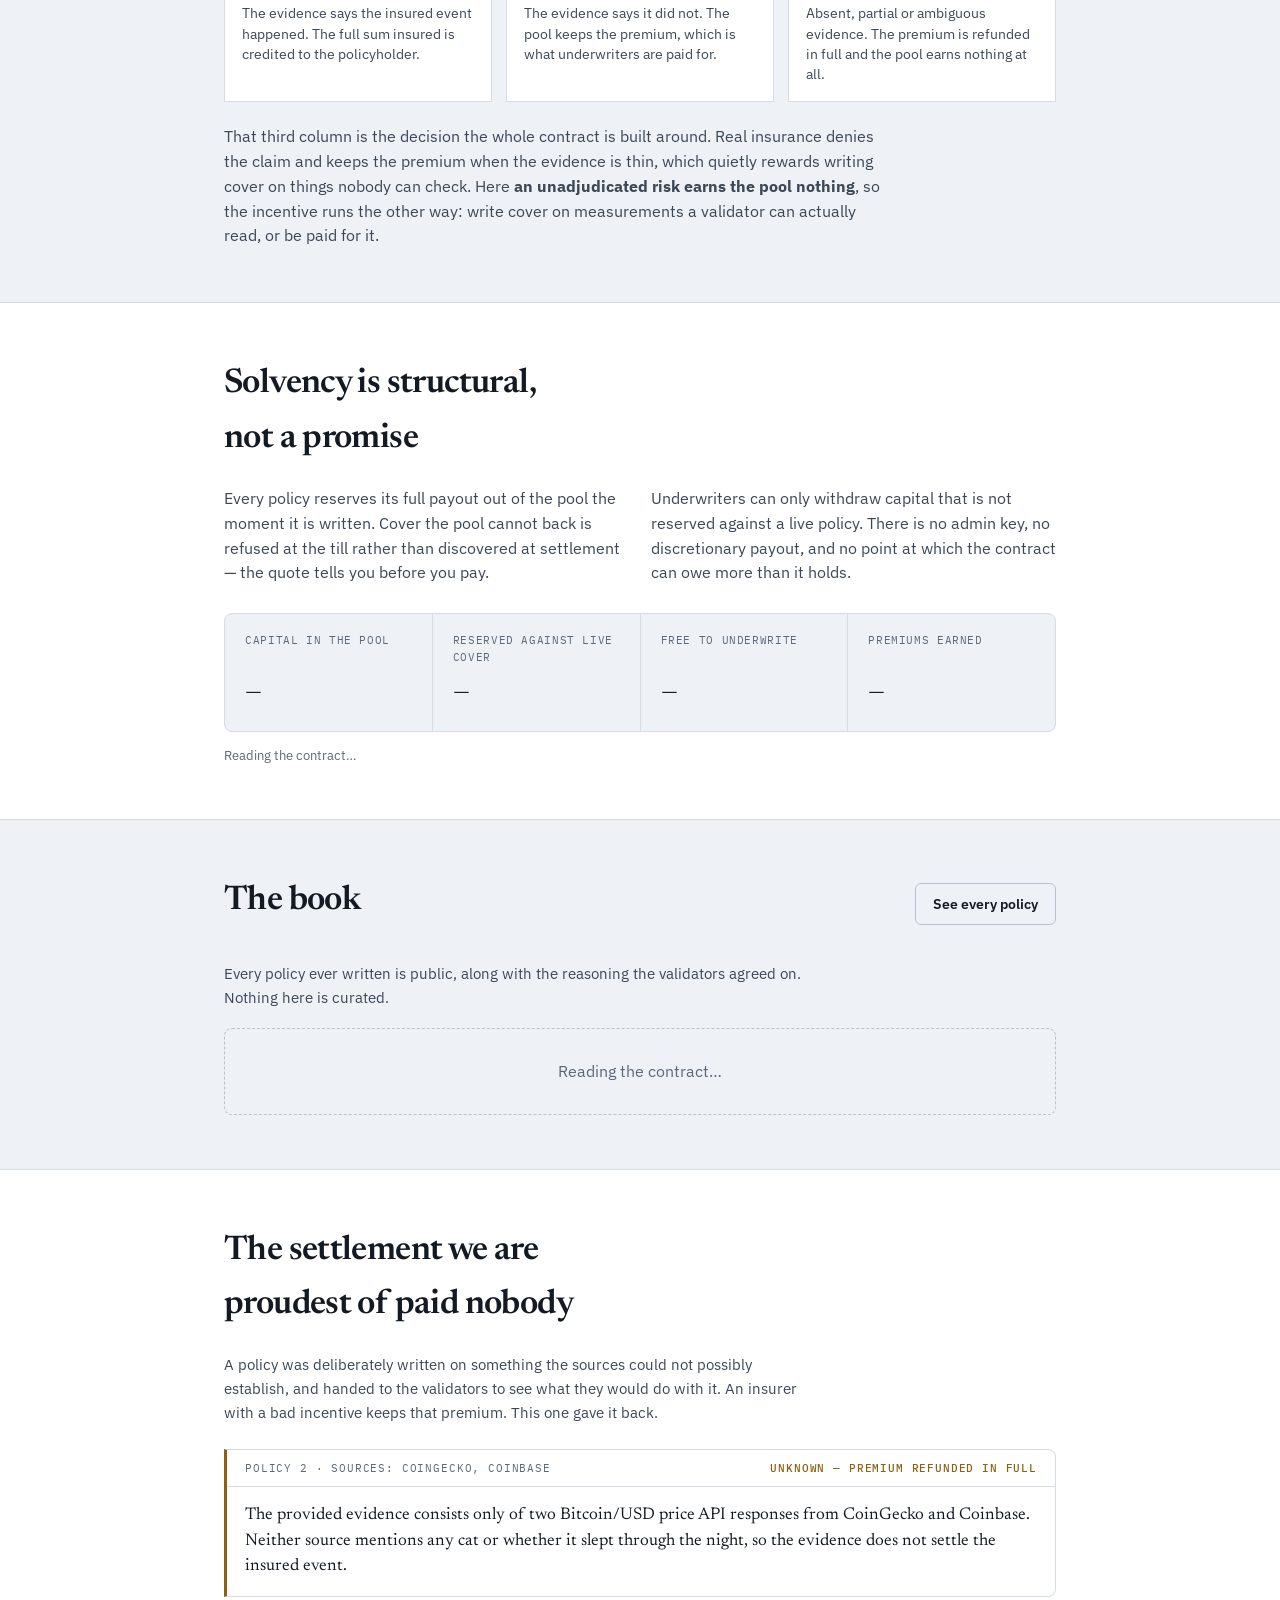
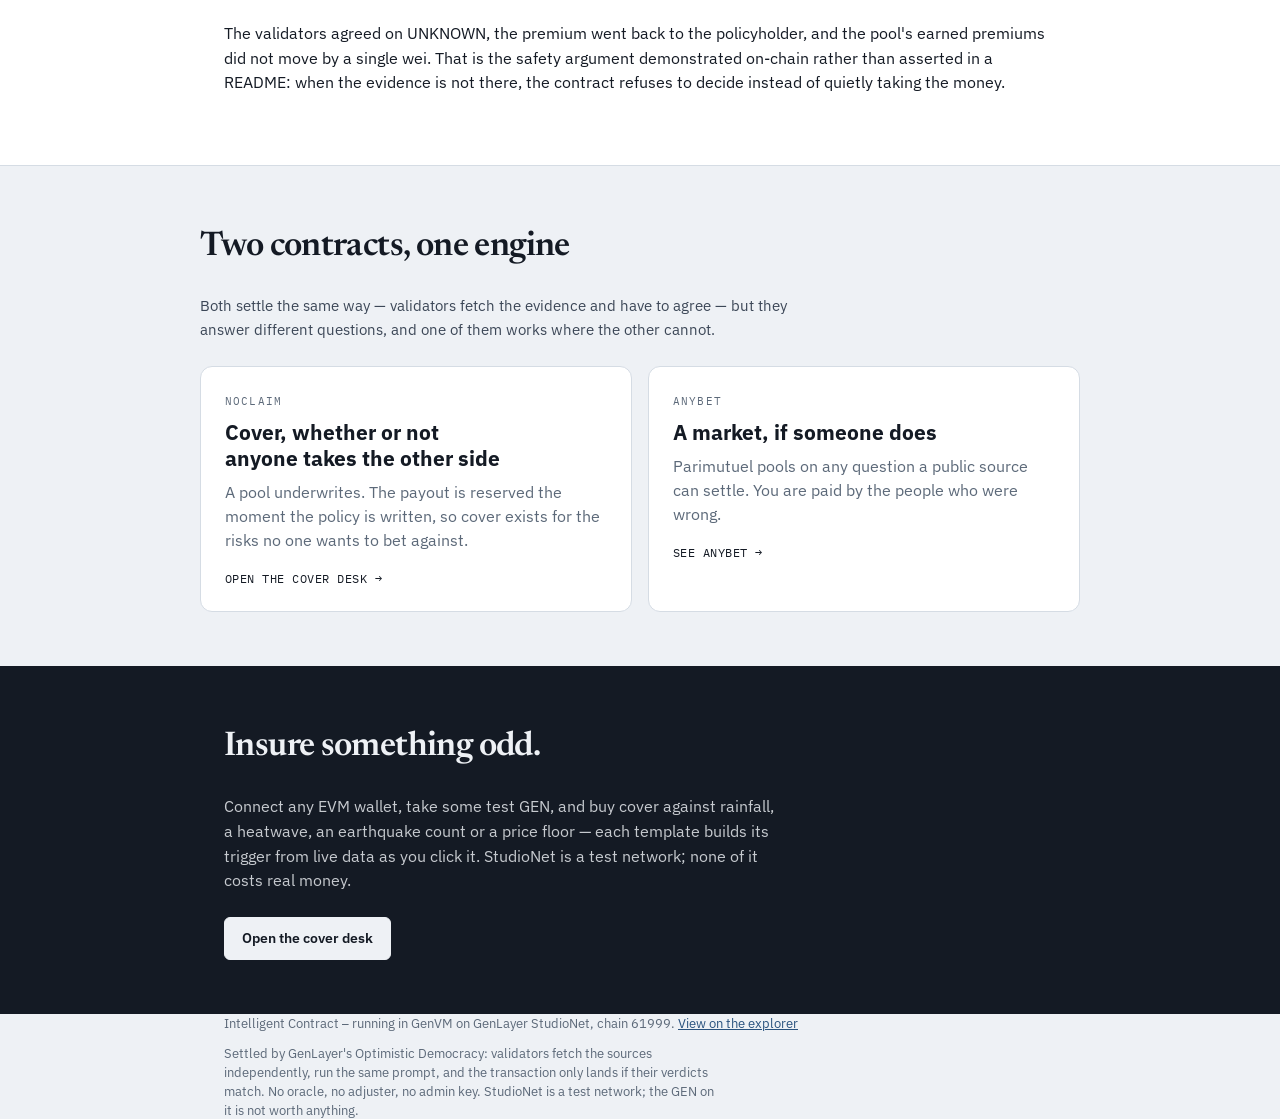
==== commit c9eaa771: "Give NoClaim the front door NoClaim is the entry: parametric cover is the half of this that works wi" ====
--- a/frontend/index.html
+++ b/frontend/index.html
@@ -3,25 +3,26 @@
 <head>
 <meta charset="utf-8">
 <meta name="viewport" content="width=device-width, initial-scale=1">
-<title>AnyBet - a prediction market with no topic list</title>
-<meta name="description" content="Ask any question in plain English, say how it should be judged, and GenLayer validators settle it from live evidence.">
+<title>NoClaim - cover that pays without a claim being filed</title>
+<meta name="description" content="Parametric insurance on GenLayer. Name the trigger and where the evidence lives; validators read it and decide. If they cannot tell, your premium comes back in full.">
 <link rel="preconnect" href="https://fonts.googleapis.com">
 <link rel="preconnect" href="https://fonts.gstatic.com" crossorigin>
-<link rel="stylesheet" href="https://fonts.googleapis.com/css2?family=Newsreader:ital,opsz,wght@0,6..72,400;0,6..72,500;0,6..72,600;0,6..72,700;1,6..72,400&family=IBM+Plex+Mono:wght@400;500;600&family=IBM+Plex+Sans:wght@400;500;600&display=swap">
+<link rel="stylesheet" href="https://fonts.googleapis.com/css2?family=Newsreader:ital,opsz,wght@0,6..72,400;0,6..72,500;0,6..72,600;0,6..72,700&family=IBM+Plex+Mono:wght@400;500;600&family=IBM+Plex+Sans:wght@400;500;600&display=swap">
 <link rel="icon" id="favicon" href="data:,">
 <link rel="stylesheet" href="styles.css">
 <script type="importmap">
 {
   "imports": {
     "genlayer-js": "https://esm.sh/genlayer-js@1.1.8",
-    "genlayer-js/chains": "https://esm.sh/genlayer-js@1.1.8/chains"
+    "genlayer-js/chains": "https://esm.sh/genlayer-js@1.1.8/chains",
+    "genlayer-js/types": "https://esm.sh/genlayer-js@1.1.8/types"
   }
 }
 </script>
 </head>
 <body class="home">
 
-<!-- The same bar the two apps carry. This page signs nothing, so it shows no
+<!-- The same bar the desks carry. This page signs nothing, so it shows no
      account - but it names the network and both contracts, because arriving
      here and arriving at the app should not tell you different things about
      where this runs. -->
@@ -32,14 +33,14 @@
       <strong>GenLayer StudioNet</strong>
       <span class="net-id">chain 61999</span>
     </span>
+    <a class="net-contract" id="net-contract-cover" href="#" target="_blank" rel="noopener" title="The NoClaim contract on the explorer">
+      <span class="label">noclaim</span>
+      <code id="cover-address">-</code>
+    </a>
     <a class="net-contract" id="net-contract-bet" href="#" target="_blank" rel="noopener" title="The AnyBet contract on the explorer">
       <span class="label">anybet</span>
       <code id="contract-address">-</code>
     </a>
-    <a class="net-contract" id="net-contract-cover" href="#" target="_blank" rel="noopener" title="The NoClaim contract on the explorer">
-      <span class="label">noclaim</span>
-      <code id="cover-address">-</code>
-    </a>
     <div class="netbar-right">
       <a class="link" href="https://genlayer.com" target="_blank" rel="noopener">what is GenLayer?</a>
     </div>
@@ -50,11 +51,11 @@
   <div class="wrap home-nav-inner">
     <a class="lockup" href="index.html">
       <span class="mark-slot" id="mark-slot"></span>
-      <span class="wordmark">AnyBet</span>
+      <span class="wordmark">NoClaim</span>
     </a>
     <nav>
-      <a class="btn-link ghost" href="noclaim.html">NoClaim</a>
-      <a class="btn-link primary" href="app.html">Open the app</a>
+      <a class="btn-link ghost" href="anybet.html">AnyBet</a>
+      <a class="btn-link primary" href="noclaim.html">Open the cover desk</a>
     </nav>
   </div>
 </header>
@@ -63,26 +64,158 @@
 
   <section class="hero wrap">
     <p class="eyebrow">Agent Tank &middot; Prediction Markets &amp; Real-World Settlement</p>
-    <h1>A prediction market<br>with no topic list.</h1>
+    <h1>Cover that pays<br>without a claim being filed.</h1>
     <p class="hero-lede">
-      Write a question in plain English. Say how it should be judged and where to
-      look. When it closes, independent validators fetch the evidence themselves
-      and have to agree before a single coin moves.
+      Name the thing you want cover against and where the evidence lives. At
+      expiry, independent validators fetch it, read it and decide &mdash; and if
+      they cannot tell, your premium comes back rather than the argument going
+      to whoever has more lawyers.
     </p>
     <div class="hero-actions">
-      <a class="btn-link primary" href="app.html">Open the app</a>
-      <a class="btn-link ghost" href="#how">How it settles</a>
+      <a class="btn-link primary" href="noclaim.html">Open the cover desk</a>
+      <a class="btn-link ghost" href="#settles">How it settles</a>
     </div>
     <dl class="hero-stats" id="hero-stats">
-      <div><dt>Markets opened</dt><dd id="stat-markets">&mdash;</dd></div>
-      <div><dt>Bets placed</dt><dd id="stat-bets">&mdash;</dd></div>
-      <div><dt>Staked to date</dt><dd id="stat-volume">&mdash;</dd></div>
+      <div><dt>Cover written</dt><dd id="stat-policies">&mdash;</dd></div>
+      <div><dt>Capital in the pool</dt><dd id="stat-pool">&mdash;</dd></div>
+      <div><dt>Free to underwrite</dt><dd id="stat-free">&mdash;</dd></div>
     </dl>
     <p class="hero-note">Live from the contract on StudioNet, not a screenshot.</p>
   </section>
 
-  <!-- NoClaim was a footnote here for too long. It is the half of this that
-       does not need a counterparty, which is the more interesting half. -->
+  <section class="band">
+    <div class="wrap">
+      <h2>A market needs someone to be wrong. Insurance does not.</h2>
+      <div class="two-col">
+        <p>
+          A prediction market pays you out of the pocket of whoever took the
+          other side. That works for a question people genuinely disagree
+          about. It fails completely for the ones you actually want cover
+          against: nobody wants to be paid for betting that your warehouse
+          <em>will</em> flood.
+        </p>
+        <p>
+          So the risks worth insuring are exactly the risks a market cannot
+          price. Put an unloved question into a parimutuel pool and the honest
+          outcome is a refund &mdash; which is the same as having no cover at
+          all, arrived at more slowly.
+        </p>
+      </div>
+      <p class="pull">
+        Replace the counterparty with a pool. An underwriter is paid a premium
+        for carrying risk, not for holding an opinion, so cover can exist for
+        an event nobody wants to argue about.
+      </p>
+    </div>
+  </section>
+
+  <section class="wrap" id="settles">
+    <h2>Parametric, so there is no claim to file</h2>
+    <p class="lede">
+      A policy carries its own trigger, its own judging criteria and its own
+      sources. At expiry, every validator independently fetches those sources
+      over the real internet and runs the same prompt &mdash; and the
+      transaction only lands if their verdicts match. There is no adjuster to
+      appoint, no loss to assess, and no queue to join: anyone can settle an
+      expired policy, including someone with no stake in it.
+    </p>
+
+    <div class="verdicts">
+      <div class="verdict-card v-no">
+        <p class="name">FIRED</p>
+        <p>The evidence says the insured event happened. The full sum insured is credited to the policyholder.</p>
+      </div>
+      <div class="verdict-card v-yes">
+        <p class="name">NOT_FIRED</p>
+        <p>The evidence says it did not. The pool keeps the premium, which is what underwriters are paid for.</p>
+      </div>
+      <div class="verdict-card v-unknown">
+        <p class="name">UNKNOWN</p>
+        <p>Absent, partial or ambiguous evidence. The premium is refunded in full and the pool earns nothing at all.</p>
+      </div>
+    </div>
+
+    <p class="under-verdicts">
+      That third column is the decision the whole contract is built around.
+      Real insurance denies the claim and keeps the premium when the evidence
+      is thin, which quietly rewards writing cover on things nobody can check.
+      Here <strong>an unadjudicated risk earns the pool nothing</strong>, so the
+      incentive runs the other way: write cover on measurements a validator can
+      actually read, or be paid for it.
+    </p>
+  </section>
+
+  <section class="band">
+    <div class="wrap">
+      <h2>Solvency is structural, not a promise</h2>
+      <div class="two-col">
+        <p>
+          Every policy reserves its full payout out of the pool the moment it
+          is written. Cover the pool cannot back is refused at the till rather
+          than discovered at settlement &mdash; the quote tells you before you
+          pay.
+        </p>
+        <p>
+          Underwriters can only withdraw capital that is not reserved against a
+          live policy. There is no admin key, no discretionary payout, and no
+          point at which the contract can owe more than it holds.
+        </p>
+      </div>
+      <dl class="solvency" id="solvency">
+        <div><dt>Capital in the pool</dt><dd><span id="sv-total">&mdash;</span></dd></div>
+        <div><dt>Reserved against live cover</dt><dd><span id="sv-reserved">&mdash;</span></dd></div>
+        <div><dt>Free to underwrite</dt><dd><span id="sv-free">&mdash;</span></dd></div>
+        <div><dt>Premiums earned</dt><dd><span id="sv-earned">&mdash;</span></dd></div>
+      </dl>
+      <p class="fineprint" id="solvency-note">Reading the contract&hellip;</p>
+    </div>
+  </section>
+
+  <section class="wrap">
+    <div class="section-head">
+      <h2 id="policies-heading">The book</h2>
+      <a class="btn-link ghost" href="noclaim.html">See every policy</a>
+    </div>
+    <p class="lede">
+      Every policy ever written is public, along with the reasoning the
+      validators agreed on. Nothing here is curated.
+    </p>
+    <div id="home-policies" class="home-markets">
+      <p class="empty">Reading the contract&hellip;</p>
+    </div>
+  </section>
+
+  <section class="band">
+    <div class="wrap">
+      <h2>The settlement we are proudest of paid nobody</h2>
+      <p class="lede">
+        A policy was deliberately written on something the sources could not
+        possibly establish, and handed to the validators to see what they would
+        do with it. An insurer with a bad incentive keeps that premium. This one
+        gave it back.
+      </p>
+      <figure class="exhibit void">
+        <figcaption>
+          <span>Policy 2 &middot; sources: CoinGecko, Coinbase</span>
+          <span class="tag">UNKNOWN &mdash; premium refunded in full</span>
+        </figcaption>
+        <blockquote>
+          The provided evidence consists only of two Bitcoin/USD price API
+          responses from CoinGecko and Coinbase. Neither source mentions any cat
+          or whether it slept through the night, so the evidence does not settle
+          the insured event.
+        </blockquote>
+      </figure>
+      <p>
+        The validators agreed on UNKNOWN, the premium went back to the
+        policyholder, and the pool's earned premiums did not move by a single
+        wei. That is the safety argument demonstrated on-chain rather than
+        asserted in a README: when the evidence is not there, the contract
+        refuses to decide instead of quietly taking the money.
+      </p>
+    </div>
+  </section>
+
   <section class="wrap products">
     <h2>Two contracts, one engine</h2>
     <p class="lede">
@@ -91,137 +224,37 @@
       where the other cannot.
     </p>
     <div class="product-grid">
-      <a class="product" href="app.html">
-        <span class="eyebrow">AnyBet</span>
-        <h3>A market, if someone takes the other side</h3>
-        <p>
-          Parimutuel pools. You are paid by the people who were wrong, so a
-          question nobody disagrees with pays nothing and refunds everybody.
-        </p>
-        <span class="product-go">Open the app</span>
-      </a>
       <a class="product" href="noclaim.html">
         <span class="eyebrow">NoClaim</span>
-        <h3>Cover, whether or not anyone takes it</h3>
-        <p>
-          A pool underwrites instead. Name the event, pay a premium, and the
-          payout is reserved the moment the policy is written &mdash; so cover
-          exists for the risks no one wants to bet against. If the evidence
-          cannot settle it, the premium comes back in full.
+        <h3>Cover, whether or not anyone takes the other side</h3>
+        <p>
+          A pool underwrites. The payout is reserved the moment the policy is
+          written, so cover exists for the risks no one wants to bet against.
         </p>
         <span class="product-go">Open the cover desk</span>
       </a>
-    </div>
-  </section>
-
-  <section class="band">
-    <div class="wrap">
-      <h2>Resolution cost is what keeps markets small</h2>
-      <div class="two-col">
-        <p>
-          A Polymarket-scale market needs an operator to define, monitor and
-          settle every question, so only questions worth that overhead get to
-          exist. On GenLayer, <em>will BTC be up in five minutes</em> is already
-          covered several times over.
-        </p>
-        <p>
-          What is unserved is everything below that line: will my flight be
-          delayed, did the council approve the permit, will it rain on the
-          wedding, the bet two friends want settled without having to trust each
-          other.
-        </p>
-      </div>
-      <p class="pull">
-        The blocker was never the money. It is that settling an arbitrary
-        question means reading evidence and exercising judgment &mdash; exactly
-        what a deterministic chain cannot do, and what an oracle can only do by
-        being trusted.
-      </p>
-    </div>
-  </section>
-
-  <section class="wrap" id="how">
-    <h2>Judgment as a consensus primitive</h2>
-    <p class="lede">
-      A market carries its own criteria and its own sources. At close, every
-      validator independently fetches those sources over the real internet and
-      runs the same resolution prompt &mdash; and the transaction only lands if
-      their verdicts match. The marginal cost of one more market falls to about
-      the cost of one more transaction, which is what makes long-tail markets
-      possible at all.
-    </p>
-
-    <div class="verdicts">
-      <div class="verdict-card v-yes">
-        <p class="name">YES</p>
-        <p>The evidence settles it. The pool pays the YES side, minus the fee.</p>
-      </div>
-      <div class="verdict-card v-no">
-        <p class="name">NO</p>
-        <p>The evidence settles it the other way. The pool pays the NO side.</p>
-      </div>
-      <div class="verdict-card v-unknown">
-        <p class="name">UNKNOWN</p>
-        <p>Absent, partial or ambiguous evidence. The market voids and every stake is refunded in full, no fee taken.</p>
-      </div>
-    </div>
-
-    <p class="under-verdicts">
-      The third one is the design, not an error path. The prompt tells the
-      resolver to reach for it whenever the evidence is thin, on the grounds that
-      <strong>a wrong UNKNOWN only delays a market, while a wrong YES pays the
-      wrong person.</strong>
-    </p>
-  </section>
-
-  <section class="band">
-    <div class="wrap">
-      <div class="section-head">
-        <h2 id="markets-heading">Markets</h2>
-        <a class="btn-link ghost" href="app.html">See all markets</a>
-      </div>
-      <div id="home-markets" class="home-markets">
-        <p class="empty">Reading the contract&hellip;</p>
-      </div>
-    </div>
-  </section>
-
-  <section class="wrap">
-    <h2>The run we are proudest of is the one that failed</h2>
-    <p class="lede">
-      The first live resolution came back UNKNOWN. Binance geo-blocks GenLayer's
-      validator nodes &mdash; and does it with <strong>HTTP 200 and an error
-      body</strong>, so code trusting the status line would have parsed a price
-      out of an error page.
-    </p>
-    <figure class="exhibit void">
-      <figcaption>
-        <span>First live resolution &middot; source: Binance ticker</span>
-        <span class="tag">Voided &mdash; refunded</span>
-      </figcaption>
-      <blockquote>
-        The Binance API returned an error indicating the service is unavailable
-        from a restricted location, so no price field was provided in the source
-        data to evaluate against the resolution criteria.
-      </blockquote>
-    </figure>
-    <p>
-      The validators agreed on UNKNOWN, the market voided, and every stake stayed
-      refundable in full. That is the safety argument demonstrated in production
-      rather than asserted in a README: when the evidence is not there, the
-      system refuses to decide instead of paying the wrong side.
-    </p>
+      <a class="product" href="anybet.html">
+        <span class="eyebrow">AnyBet</span>
+        <h3>A market, if someone does</h3>
+        <p>
+          Parimutuel pools on any question a public source can settle. You are
+          paid by the people who were wrong.
+        </p>
+        <span class="product-go">See AnyBet</span>
+      </a>
+    </div>
   </section>
 
   <section class="cta">
     <div class="wrap">
-      <h2>Ask it something.</h2>
+      <h2>Insure something odd.</h2>
       <p>
-        Connect any EVM wallet, take some test GEN, and open a market about
-        anything at all. StudioNet is a test network &mdash; none of it costs
-        real money.
-      </p>
-      <a class="btn-link primary" href="app.html">Open the app</a>
+        Connect any EVM wallet, take some test GEN, and buy cover against
+        rainfall, a heatwave, an earthquake count or a price floor &mdash; each
+        template builds its trigger from live data as you click it. StudioNet is
+        a test network; none of it costs real money.
+      </p>
+      <a class="btn-link primary" href="noclaim.html">Open the cover desk</a>
     </div>
   </section>
 
@@ -229,15 +262,15 @@
 
 <footer class="wrap">
   <p>
-    Intelligent Contract <code id="contract-address">&mdash;</code> running in
+    Intelligent Contract <code id="footer-address">&mdash;</code> running in
     GenVM on GenLayer StudioNet, chain 61999.
     <a id="explorer-link" href="#" target="_blank" rel="noopener">View on the explorer</a>
   </p>
   <p class="fineprint">
     Settled by GenLayer's Optimistic Democracy: validators fetch the sources
     independently, run the same prompt, and the transaction only lands if their
-    verdicts match. No oracle, no admin key. StudioNet is a test network; the GEN
-    on it is not worth anything.
+    verdicts match. No oracle, no adjuster, no admin key. StudioNet is a test
+    network; the GEN on it is not worth anything.
   </p>
 </footer>
 
--- a/frontend/styles.css
+++ b/frontend/styles.css
@@ -1290,3 +1290,58 @@
 /* The netbar is the one thing that stays. Two sticky bars at top:0 stack on
    top of each other, and the network is the one that has to win. */
 .home-nav { position: static; }
+
+/* --- the NoClaim landing --------------------------------------------- */
+
+/* The left edge carries the verdict, so a glance down the list reads as a
+   history of decisions rather than a list of rows. */
+.home-market.live { border-left-color: var(--accent); }
+.home-market.due { border-left-color: var(--unknown); }
+.home-market.paid { border-left-color: var(--no); }
+.home-market.refunded { border-left-color: var(--unknown); }
+.home-market.expired { border-left-color: var(--yes); }
+.badge.expired { color: var(--yes); border-color: var(--yes); }
+
+.hm-reason {
+  margin: 0 0 12px;
+  color: var(--ink-soft);
+  font-size: 13.5px;
+  line-height: 1.55;
+  max-width: 76ch;
+}
+
+/* The claim and the numbers behind it, side by side. Solvency asserted in
+   prose is a promise; solvency next to the figures is an audit. */
+.solvency {
+  display: grid;
+  grid-template-columns: repeat(auto-fit, minmax(180px, 1fr));
+  gap: 1px;
+  margin: 28px 0 14px;
+  background: var(--line);
+  border: 1px solid var(--line);
+  border-radius: var(--radius);
+  overflow: hidden;
+}
+.solvency > div {
+  background: var(--surface);
+  padding: 18px 20px;
+  display: flex;
+  flex-direction: column;
+}
+.solvency dt {
+  font-family: var(--mono);
+  font-size: 10.5px;
+  letter-spacing: .06em;
+  text-transform: uppercase;
+  color: var(--muted);
+  margin-bottom: 7px;
+}
+/* A label that wraps to two lines must not push its figure out of line with
+   the others; the numbers are meant to be read across. */
+.solvency dd {
+  margin: auto 0 0;
+  font-family: var(--display);
+  font-size: 25px;
+  font-variant-numeric: tabular-nums;
+}
+body.home .band .solvency > div { background: var(--ground); }
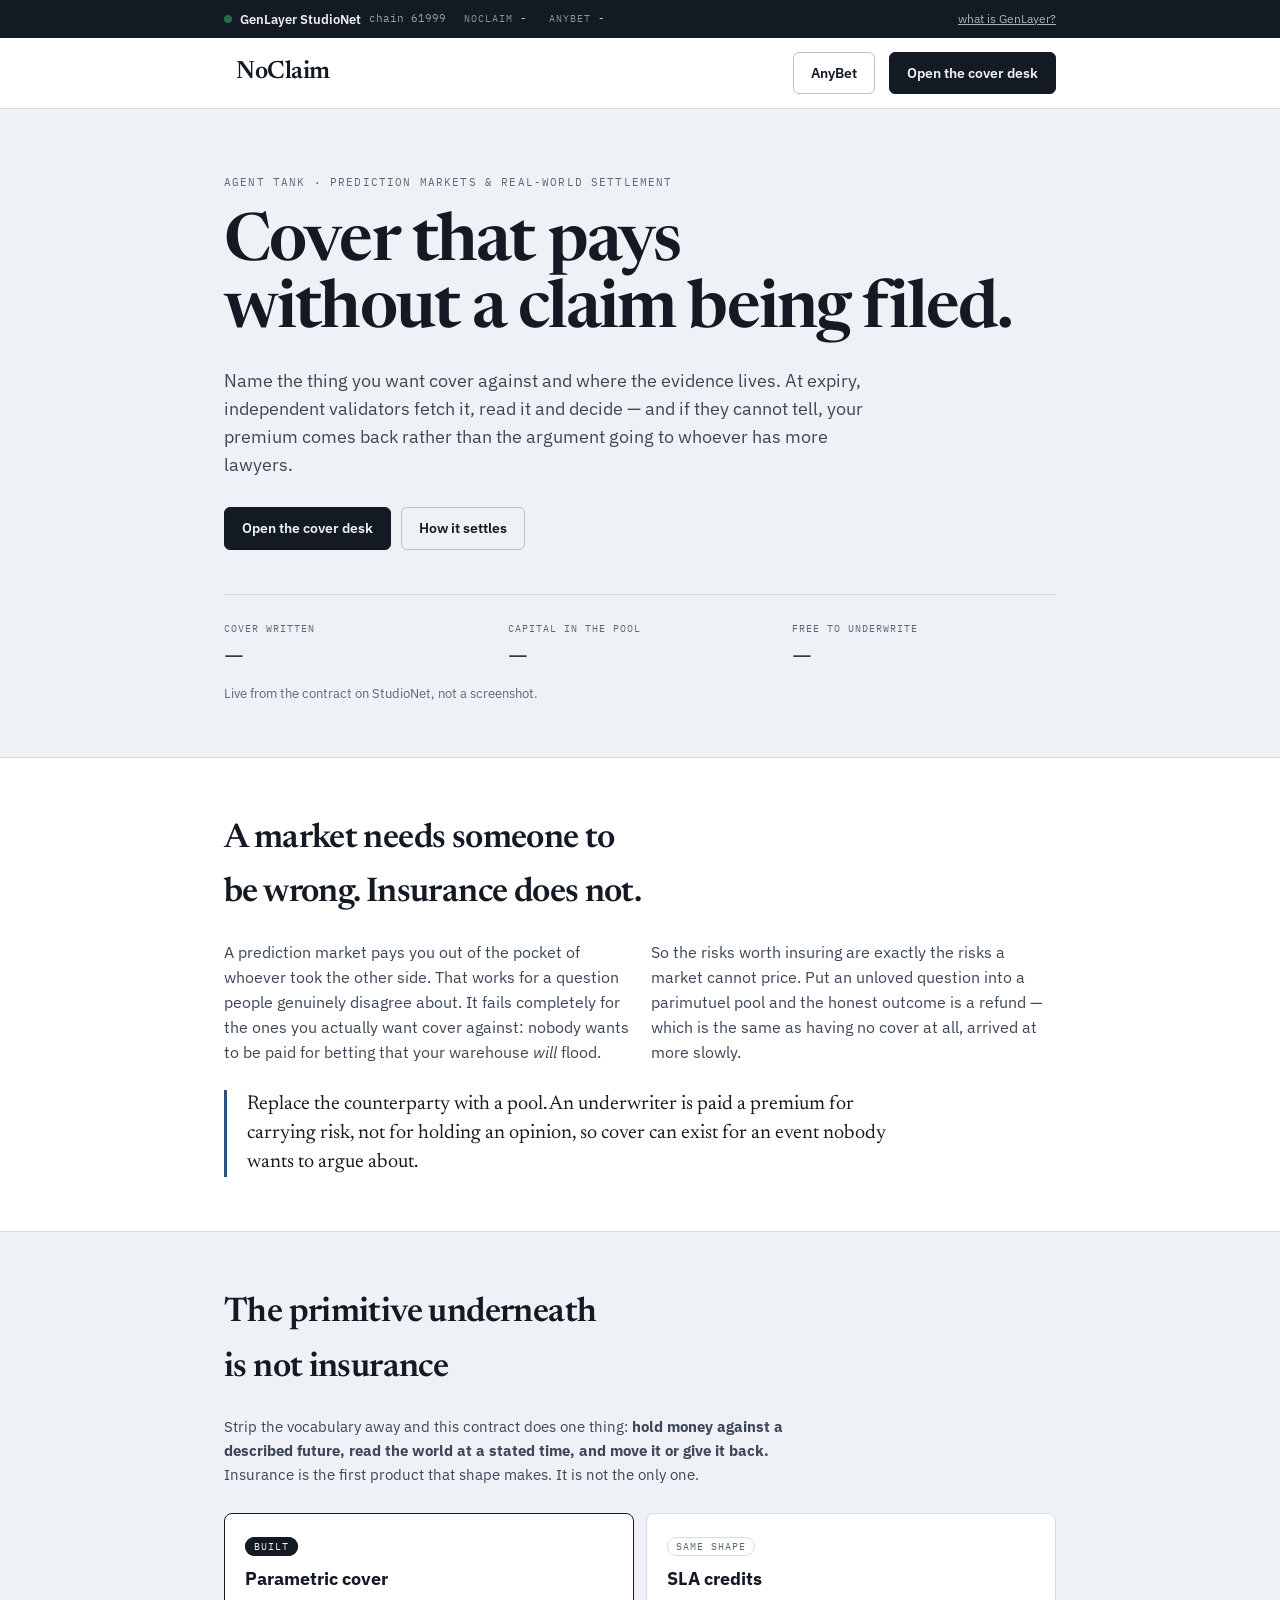
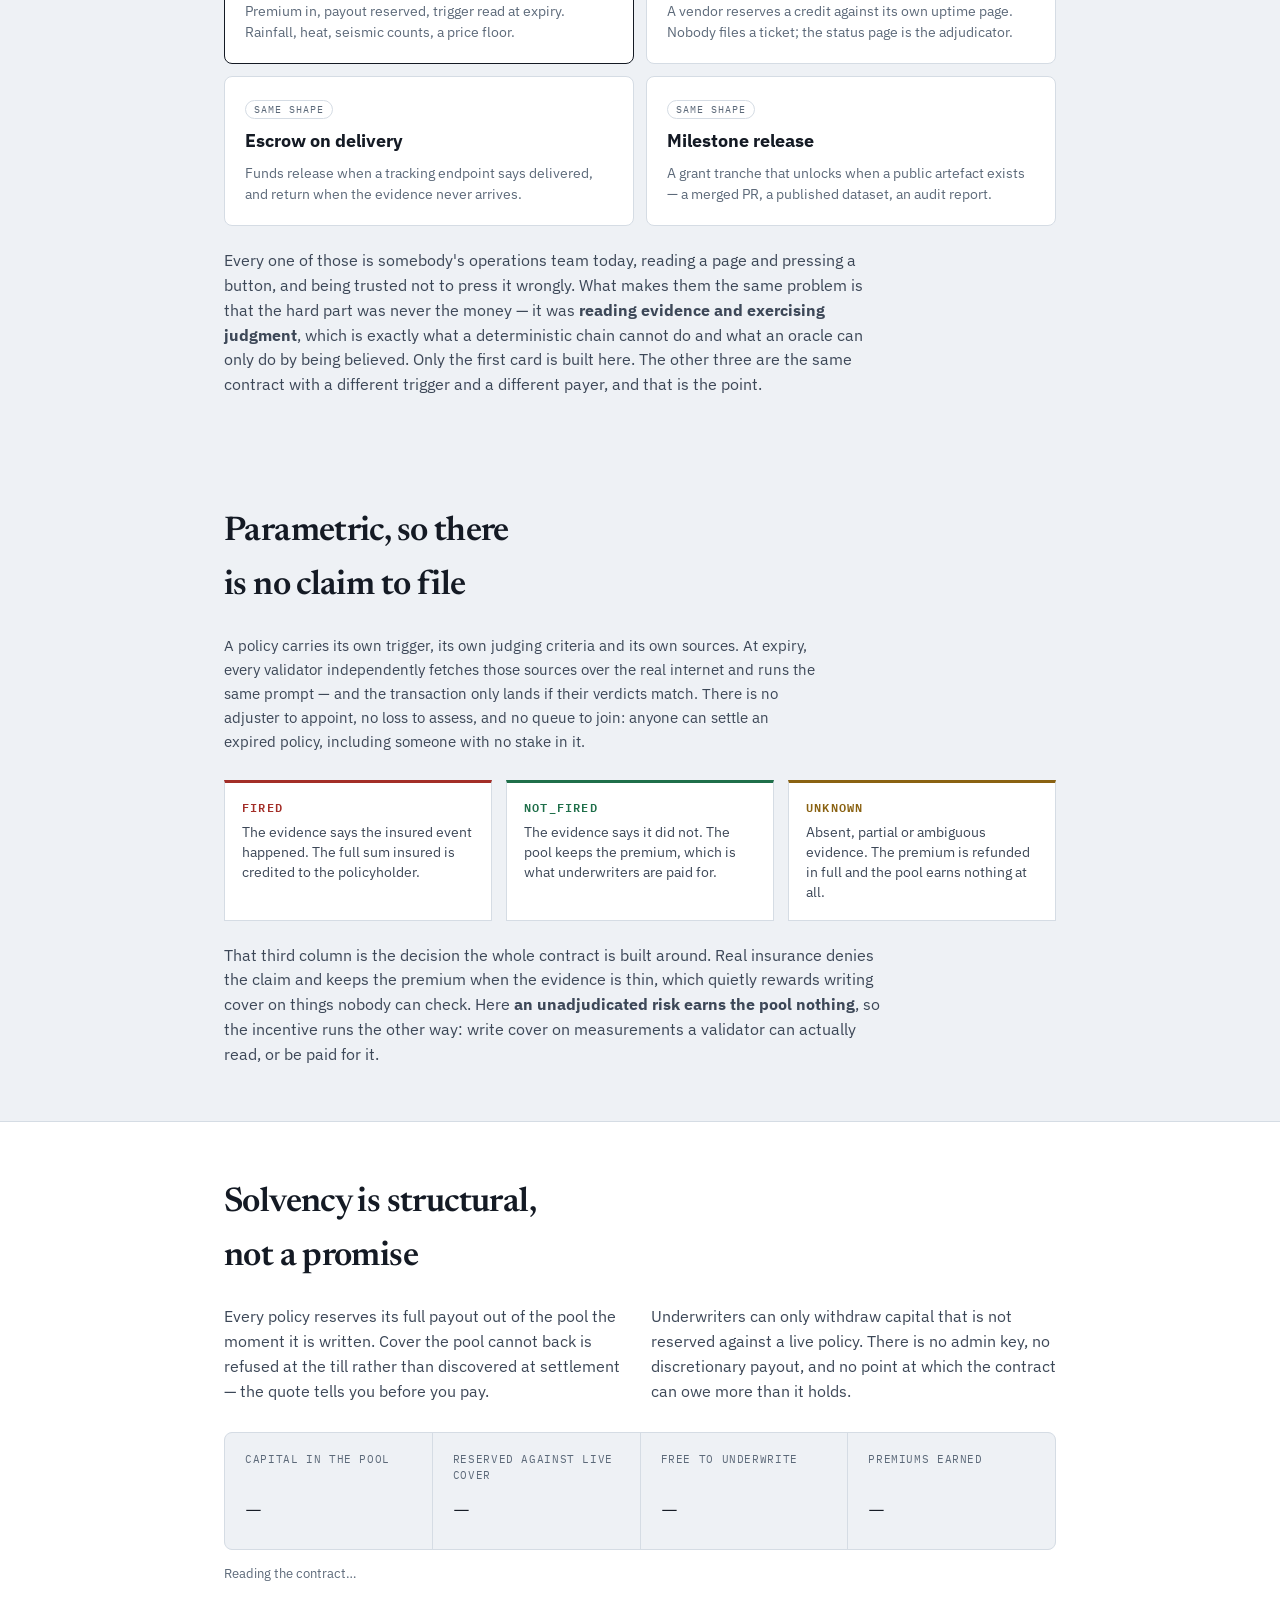
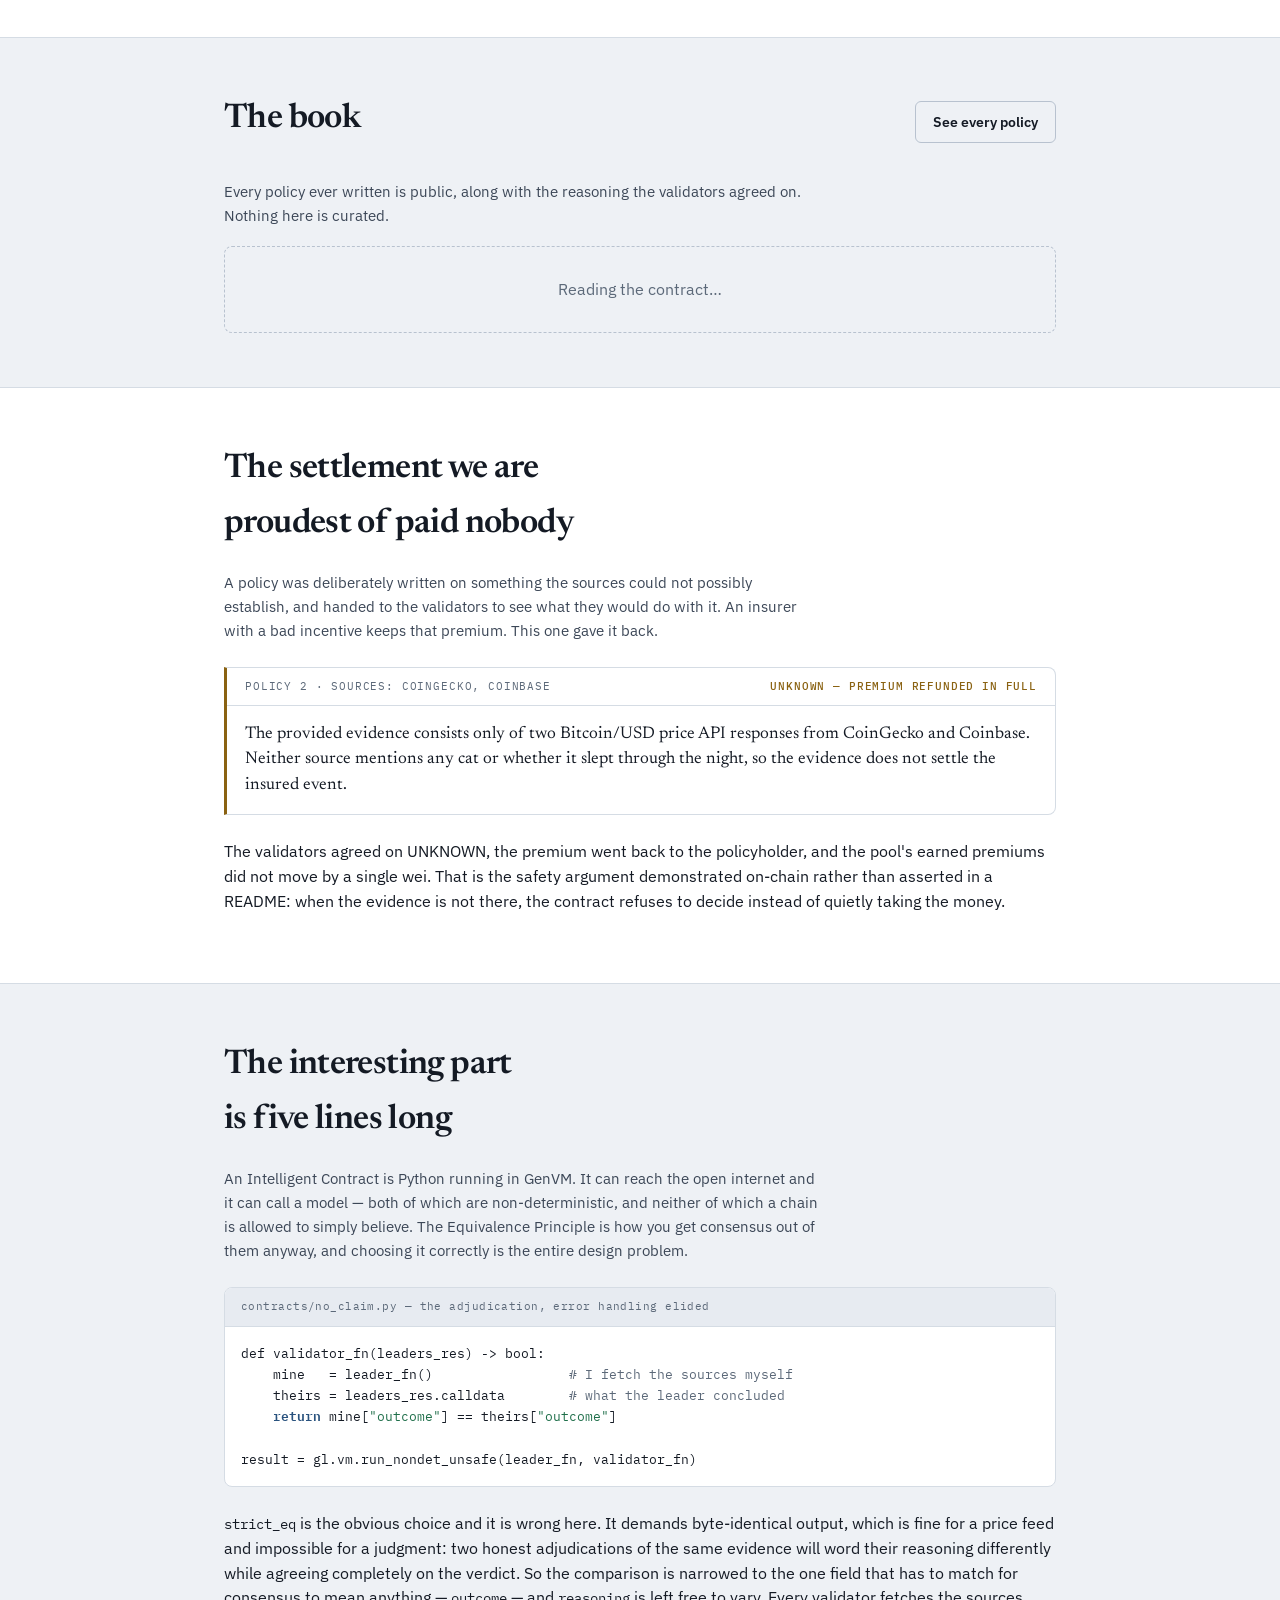
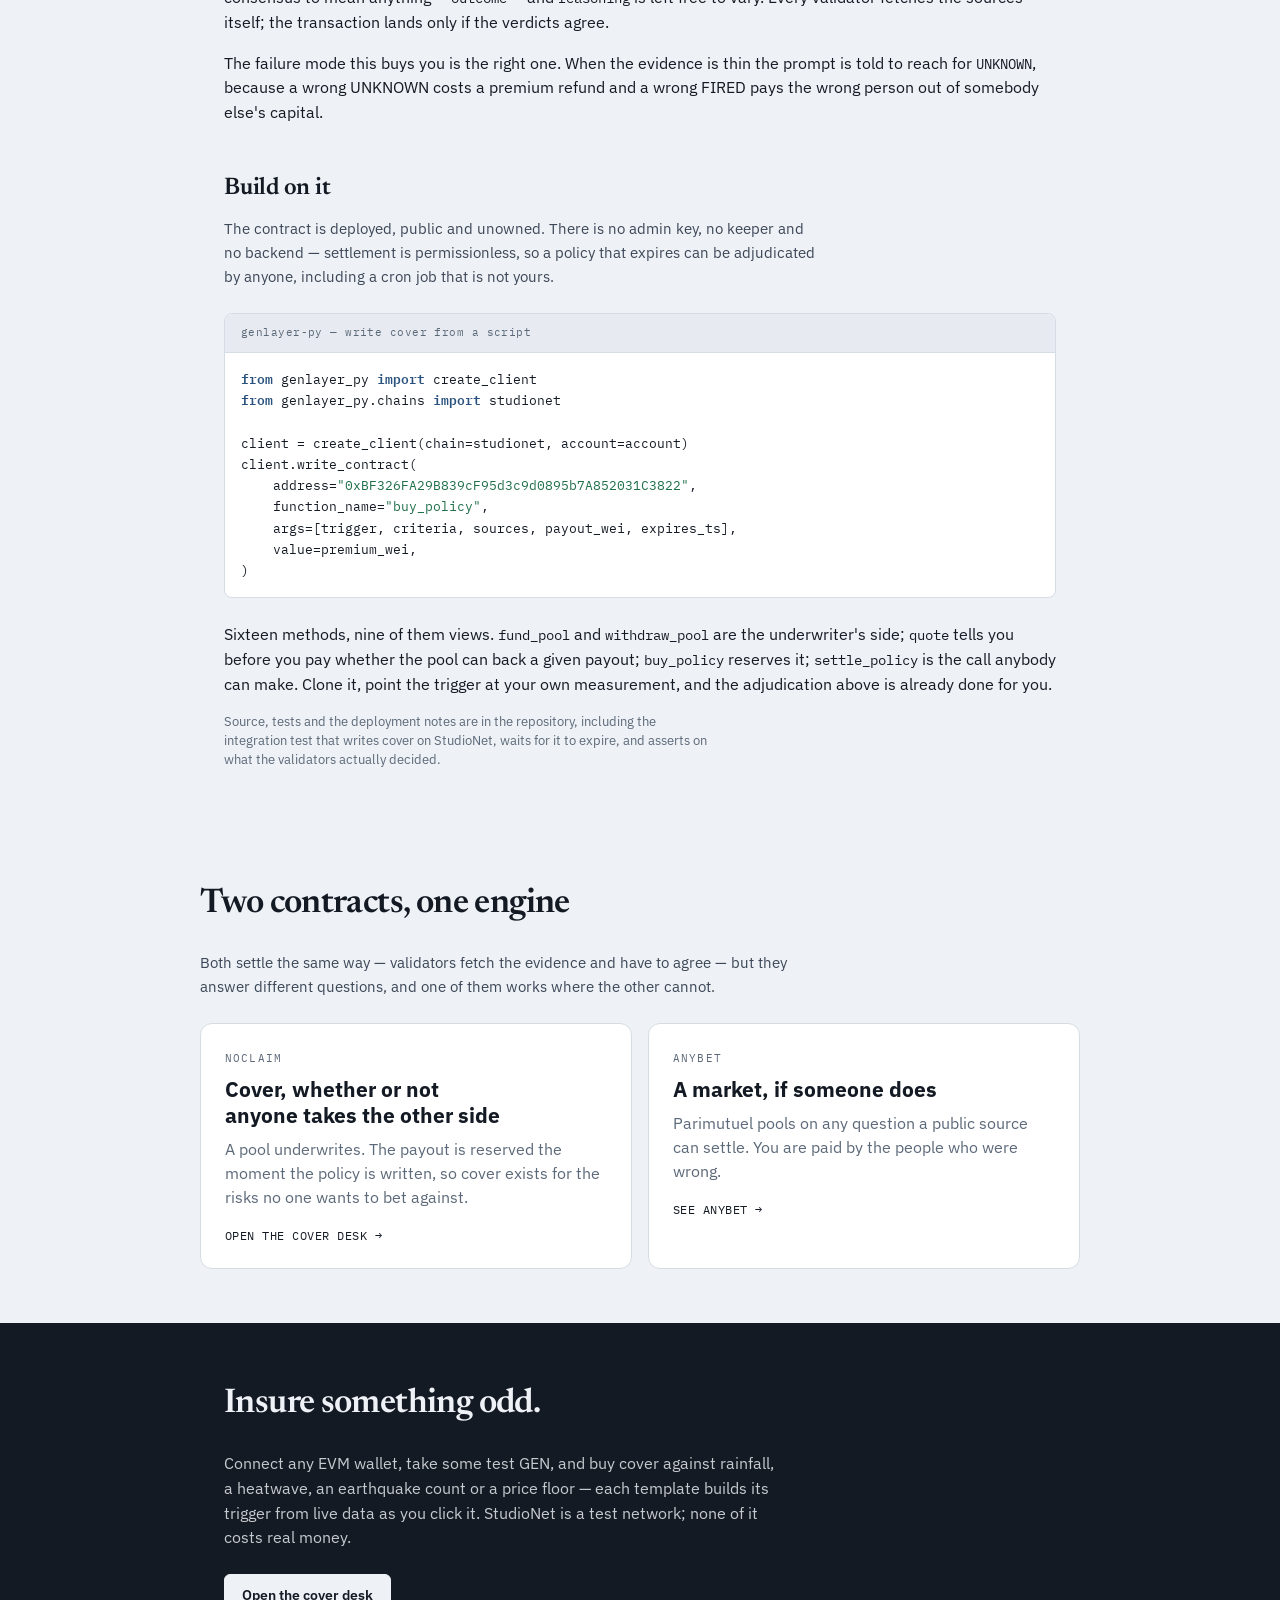
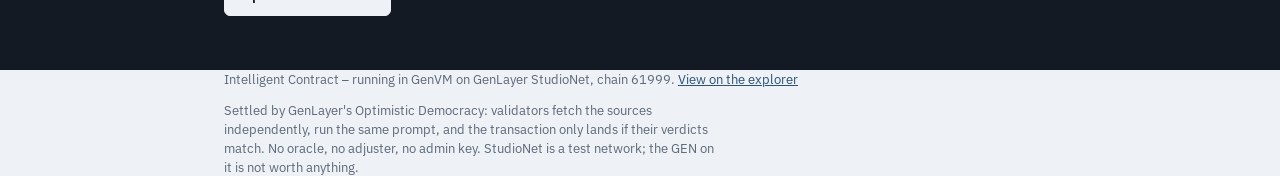
==== commit 1feabc91: "Say the bigger thing, and show developers the mechanism Two additions to the home page, aimed at som" ====
--- a/frontend/index.html
+++ b/frontend/index.html
@@ -107,6 +107,52 @@
         an event nobody wants to argue about.
       </p>
     </div>
+  </section>
+
+  <!-- The bigger claim, made carefully: what is built is parametric cover, and
+       what it is built out of is more general than that. -->
+  <section class="wrap">
+    <h2>The primitive underneath is not insurance</h2>
+    <p class="lede">
+      Strip the vocabulary away and this contract does one thing:
+      <strong>hold money against a described future, read the world at a stated
+      time, and move it or give it back.</strong> Insurance is the first product
+      that shape makes. It is not the only one.
+    </p>
+
+    <div class="shapes">
+      <div class="shape built">
+        <span class="shape-tag">built</span>
+        <h3>Parametric cover</h3>
+        <p>Premium in, payout reserved, trigger read at expiry. Rainfall, heat, seismic counts, a price floor.</p>
+      </div>
+      <div class="shape">
+        <span class="shape-tag">same shape</span>
+        <h3>SLA credits</h3>
+        <p>A vendor reserves a credit against its own uptime page. Nobody files a ticket; the status page is the adjudicator.</p>
+      </div>
+      <div class="shape">
+        <span class="shape-tag">same shape</span>
+        <h3>Escrow on delivery</h3>
+        <p>Funds release when a tracking endpoint says delivered, and return when the evidence never arrives.</p>
+      </div>
+      <div class="shape">
+        <span class="shape-tag">same shape</span>
+        <h3>Milestone release</h3>
+        <p>A grant tranche that unlocks when a public artefact exists &mdash; a merged PR, a published dataset, an audit report.</p>
+      </div>
+    </div>
+
+    <p class="under-verdicts">
+      Every one of those is somebody's operations team today, reading a page and
+      pressing a button, and being trusted not to press it wrongly. What makes
+      them the same problem is that the hard part was never the money &mdash; it
+      was <strong>reading evidence and exercising judgment</strong>, which is
+      exactly what a deterministic chain cannot do and what an oracle can only
+      do by being believed. Only the first card is built here. The other three
+      are the same contract with a different trigger and a different payer, and
+      that is the point.
+    </p>
   </section>
 
   <section class="wrap" id="settles">
@@ -216,6 +262,82 @@
     </div>
   </section>
 
+  <!-- Devs do not want the pitch, they want the mechanism. This is the whole
+       mechanism, quoted from the deployed source rather than paraphrased. -->
+  <section class="wrap" id="build">
+    <h2>The interesting part is five lines long</h2>
+    <p class="lede">
+      An Intelligent Contract is Python running in GenVM. It can reach the open
+      internet and it can call a model &mdash; both of which are
+      non-deterministic, and neither of which a chain is allowed to simply
+      believe. The Equivalence Principle is how you get consensus out of them
+      anyway, and choosing it correctly is the entire design problem.
+    </p>
+
+    <figure class="code">
+      <figcaption>contracts/no_claim.py &mdash; the adjudication, error handling elided</figcaption>
+      <pre><code>def validator_fn(leaders_res) -&gt; bool:
+    mine   = leader_fn()                 <span class="c"># I fetch the sources myself</span>
+    theirs = leaders_res.calldata        <span class="c"># what the leader concluded</span>
+    <span class="k">return</span> mine[<span class="s">"outcome"</span>] == theirs[<span class="s">"outcome"</span>]
+
+result = gl.vm.run_nondet_unsafe(leader_fn, validator_fn)</code></pre>
+    </figure>
+
+    <p>
+      <code>strict_eq</code> is the obvious choice and it is wrong here. It
+      demands byte-identical output, which is fine for a price feed and
+      impossible for a judgment: two honest adjudications of the same evidence
+      will word their reasoning differently while agreeing completely on the
+      verdict. So the comparison is narrowed to the one field that has to match
+      for consensus to mean anything &mdash; <code>outcome</code> &mdash; and
+      <code>reasoning</code> is left free to vary. Every validator fetches the
+      sources itself; the transaction lands only if the verdicts agree.
+    </p>
+    <p>
+      The failure mode this buys you is the right one. When the evidence is
+      thin the prompt is told to reach for <code>UNKNOWN</code>, because a wrong
+      UNKNOWN costs a premium refund and a wrong FIRED pays the wrong person out
+      of somebody else's capital.
+    </p>
+
+    <h3 class="build-h3">Build on it</h3>
+    <p class="lede">
+      The contract is deployed, public and unowned. There is no admin key, no
+      keeper and no backend &mdash; settlement is permissionless, so a policy
+      that expires can be adjudicated by anyone, including a cron job that is
+      not yours.
+    </p>
+
+    <figure class="code">
+      <figcaption>genlayer-py &mdash; write cover from a script</figcaption>
+      <pre><code><span class="k">from</span> genlayer_py <span class="k">import</span> create_client
+<span class="k">from</span> genlayer_py.chains <span class="k">import</span> studionet
+
+client = create_client(chain=studionet, account=account)
+client.write_contract(
+    address=<span class="s">"0xBF326FA29B839cF95d3c9d0895b7A852031C3822"</span>,
+    function_name=<span class="s">"buy_policy"</span>,
+    args=[trigger, criteria, sources, payout_wei, expires_ts],
+    value=premium_wei,
+)</code></pre>
+    </figure>
+
+    <p>
+      Sixteen methods, nine of them views. <code>fund_pool</code> and
+      <code>withdraw_pool</code> are the underwriter's side;
+      <code>quote</code> tells you before you pay whether the pool can back a
+      given payout; <code>buy_policy</code> reserves it; <code>settle_policy</code>
+      is the call anybody can make. Clone it, point the trigger at your own
+      measurement, and the adjudication above is already done for you.
+    </p>
+    <p class="fineprint">
+      Source, tests and the deployment notes are in the repository, including
+      the integration test that writes cover on StudioNet, waits for it to
+      expire, and asserts on what the validators actually decided.
+    </p>
+  </section>
+
   <section class="wrap products">
     <h2>Two contracts, one engine</h2>
     <p class="lede">
--- a/frontend/styles.css
+++ b/frontend/styles.css
@@ -1345,3 +1345,124 @@
   font-variant-numeric: tabular-nums;
 }
 body.home .band .solvency > div { background: var(--ground); }
+
+/* --- narrow screens --------------------------------------------------- */
+
+/* A long verdict badge was refusing to shrink next to a heading that wanted
+   the same row, so the card grew past the viewport and the whole page scrolled
+   sideways. The badge keeps its own line instead. */
+@media (max-width: 620px) {
+  .hm-head { flex-wrap: wrap; }
+  .hm-head h3 { flex: 1 1 100%; }
+  .hm-head .badge { white-space: normal; }
+  .home-market .hm-foot { flex-wrap: wrap; row-gap: 6px; }
+}
+
+/* The netbar is sticky, so on a phone every extra row is screen the page never
+   gets back. It falls to what it is actually for - which network, and the
+   contract this page is about.
+   Only on the landing pages: on the two desks .netbar-right holds Connect
+   wallet and the account, and a phone needs those more than a desktop does. */
+@media (max-width: 620px) {
+  .netbar-inner { gap: 6px 14px; padding-top: 9px; padding-bottom: 9px; }
+  .net-contract .label { display: none; }
+  body.home .netbar .netbar-right { display: none; }
+  /* The second contract chip, whichever page's it is. Each landing leads with
+     its own, so keeping the first is right on both. */
+  body.home .netbar .net-contract ~ .net-contract { display: none; }
+}
+
+/* Wide letter-spacing on a line that has to wrap reads as two broken lines
+   rather than one label. */
+@media (max-width: 620px) {
+  .eyebrow { letter-spacing: .04em; }
+  .hero h1 { font-size: clamp(30px, 8.5vw, 40px); }
+}
+
+/* Four tabs at 15px of side padding overflow a phone by about a tab's width,
+   and a tab strip that scrolls with nothing to say it does looks like three
+   tabs. Tightened until all four fit; the strip still scrolls if a label grows. */
+@media (max-width: 620px) {
+  .tab { padding-left: 6px; padding-right: 6px; font-size: 12.5px; letter-spacing: -.005em; }
+  .tab .count { margin-left: 4px; }
+  .tabs { scrollbar-width: none; }
+  .tabs::-webkit-scrollbar { display: none; }
+}
+
+/* --- the shapes grid, and code for developers ------------------------- */
+
+/* One card is built and three are not, and the difference has to be visible
+   at a glance - a landing page that lets four equal cards imply four shipped
+   products is lying by layout. */
+/* Two by two, not three and an orphan: four cards where one is marked built
+   and three are not should read as one comparison, not a ragged row. */
+.shapes {
+  display: grid;
+  grid-template-columns: repeat(auto-fit, minmax(min(100%, 330px), 1fr));
+  gap: 12px;
+  margin: 26px 0 22px;
+}
+.shape {
+  padding: 18px 20px 20px;
+  border: 1px solid var(--line);
+  border-radius: var(--radius);
+  background: var(--surface);
+}
+.shape.built { border-color: var(--ink); }
+.shape h3 { margin: 8px 0 7px; font-size: 18px; }
+.shape p { margin: 0; color: var(--muted); font-size: 13.5px; line-height: 1.55; }
+.shape-tag {
+  font-family: var(--mono);
+  font-size: 9.5px;
+  letter-spacing: .1em;
+  text-transform: uppercase;
+  color: var(--muted);
+  border: 1px solid var(--line);
+  border-radius: 10px;
+  padding: 2px 8px;
+}
+.shape.built .shape-tag { color: var(--ground); background: var(--ink); border-color: var(--ink); }
+
+figure.code {
+  margin: 24px 0;
+  border: 1px solid var(--line);
+  border-radius: var(--radius);
+  background: var(--surface);
+  overflow: hidden;
+}
+figure.code figcaption {
+  font-family: var(--mono);
+  font-size: 11px;
+  letter-spacing: .04em;
+  color: var(--muted);
+  padding: 10px 16px;
+  border-bottom: 1px solid var(--line);
+  background: var(--sunk);
+}
+/* Code is the one thing on this page allowed its own scrollbar: wrapping a
+   line of Python moves it somewhere it does not belong. */
+figure.code pre {
+  margin: 0;
+  padding: 16px;
+  overflow-x: auto;
+  font-family: var(--mono);
+  font-size: 12.5px;
+  line-height: 1.7;
+  color: var(--ink);
+}
+figure.code code { font-size: inherit; }
+figure.code .c { color: var(--muted); }
+figure.code .k { color: var(--accent); font-weight: 600; }
+figure.code .s { color: var(--yes); }
+
+.build-h3 {
+  font-family: var(--display);
+  font-size: 24px;
+  font-weight: 600;
+  letter-spacing: -.01em;
+  margin: 44px 0 10px;
+}
+
+@media (max-width: 620px) {
+  figure.code pre { font-size: 11.5px; padding: 13px; }
+}
